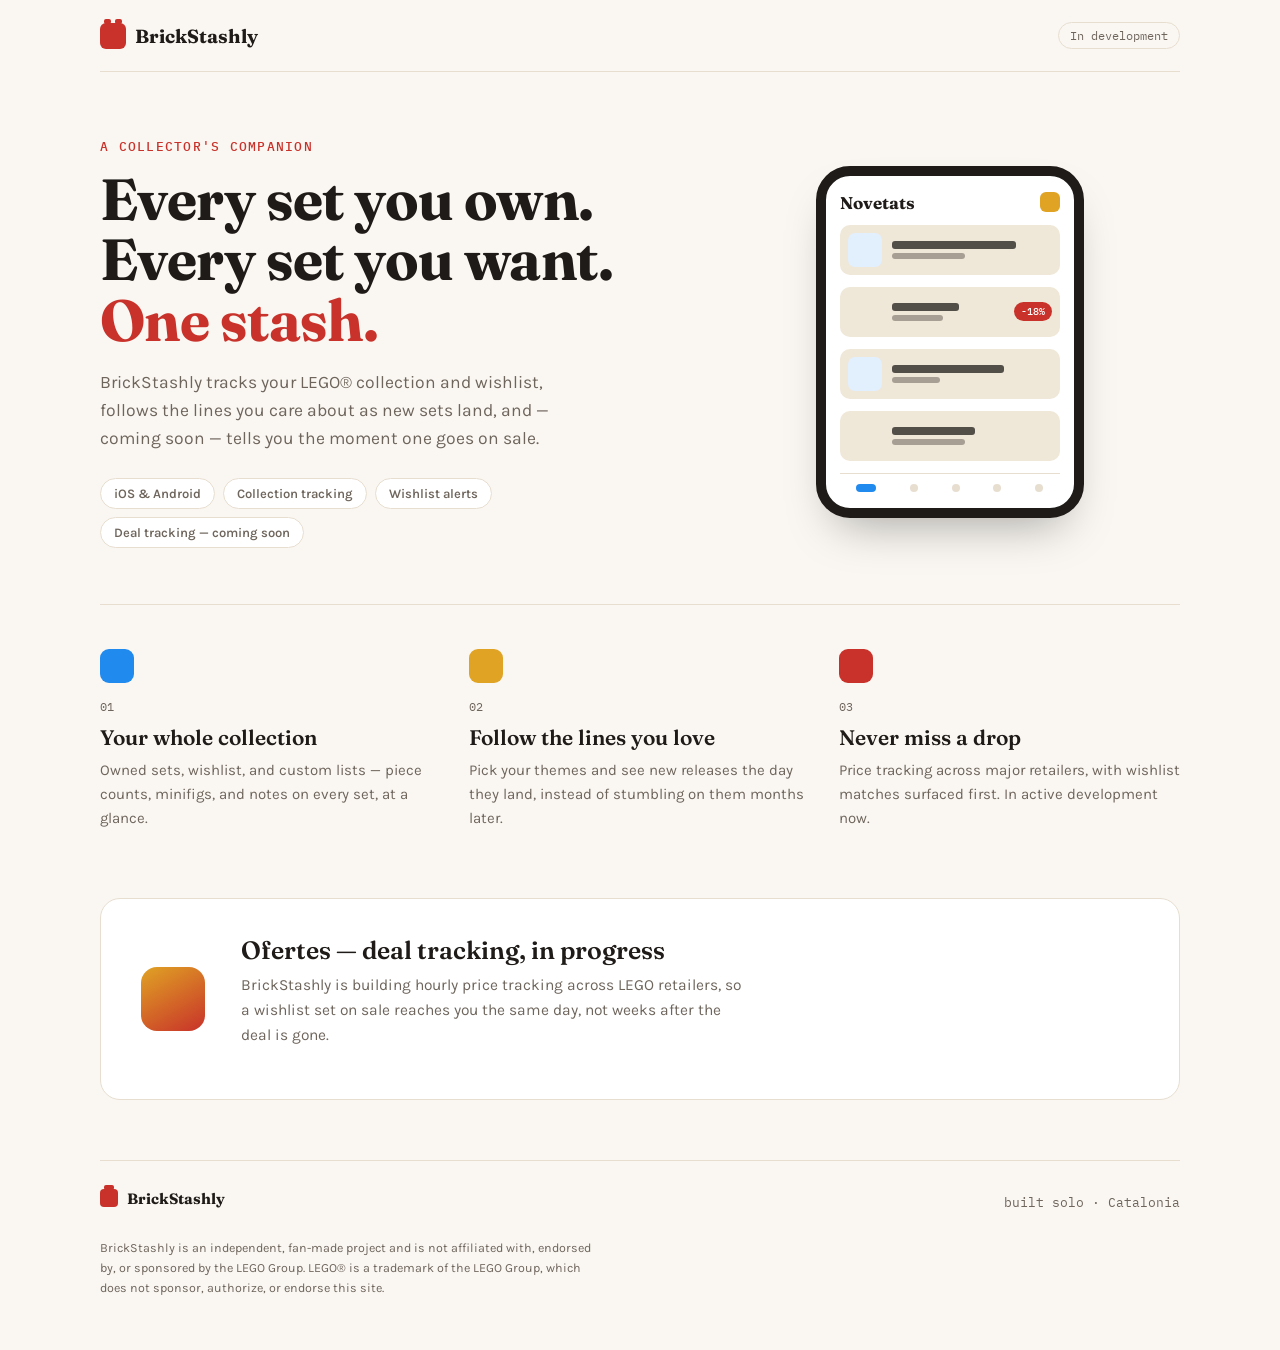
==== index.html @ 9667df34 "Add BrickStashly landing page" ====
<!doctype html>
<html lang="en">
<head>
<meta charset="utf-8">
<meta name="viewport" content="width=device-width, initial-scale=1">
<title>BrickStashly — Track your LEGO collection</title>
<meta name="description" content="BrickStashly tracks your LEGO collection and wishlist, follows the lines you love, and (coming soon) tells you the moment a set goes on sale.">
<style>
  @import url('https://fonts.googleapis.com/css2?family=Fraunces:opsz,wght@9..144,500;9..144,600;9..144,700;9..144,800&family=Karla:wght@400;500;600;700&family=IBM+Plex+Mono:wght@500&display=swap');

  :root {
    --bg: #FAF7F2;
    --bg-raised: #FFFFFF;
    --ink: #1E1B18;
    --ink-soft: #6E655C;
    --line: #E7DED0;
    --red: #C8322A;
    --red-deep: #A82720;
    --gold: #E0A324;
    --blue: #208AEF;
    --blue-soft: #E2EFFC;
    --stud: #EFE7D8;
  }

  @media (prefers-color-scheme: dark) {
    :root:not([data-theme="light"]) {
      --bg: #17140F;
      --bg-raised: #211D17;
      --ink: #F4EEE3;
      --ink-soft: #A79C8C;
      --line: #362F26;
      --red: #E2564C;
      --red-deep: #C8322A;
      --gold: #F0BD4E;
      --blue: #5FA8FF;
      --blue-soft: #1C2A3A;
      --stud: #2A241C;
    }
  }
  :root[data-theme="dark"] {
    --bg: #17140F; --bg-raised: #211D17; --ink: #F4EEE3; --ink-soft: #A79C8C;
    --line: #362F26; --red: #E2564C; --red-deep: #C8322A; --gold: #F0BD4E;
    --blue: #5FA8FF; --blue-soft: #1C2A3A; --stud: #2A241C;
  }

  * { box-sizing: border-box; }
  html { color-scheme: light dark; }
  body {
    background: var(--bg);
    color: var(--ink);
    font-family: 'Karla', system-ui, sans-serif;
    margin: 0;
    padding-inline: max(20px, calc((100% - 1080px) / 2));
  }
  img { max-width: 100%; }
  h1, h2, h3 { font-family: 'Fraunces', Georgia, serif; text-wrap: balance; margin: 0; }
  .eyebrow {
    font-family: 'IBM Plex Mono', ui-monospace, monospace;
    font-size: 12.5px;
    letter-spacing: 0.1em;
    text-transform: uppercase;
    color: var(--red);
    font-weight: 500;
  }

  /* ---------- Nav ---------- */
  nav {
    display: flex;
    align-items: center;
    justify-content: space-between;
    padding-block: 22px;
    border-bottom: 1px solid var(--line);
  }
  .brand { display: flex; align-items: center; gap: 9px; }
  .brand-mark {
    width: 26px; height: 26px; border-radius: 6px;
    background: var(--red);
    position: relative;
    flex: none;
  }
  .brand-mark::before, .brand-mark::after {
    content: ''; position: absolute; top: -4px; width: 7px; height: 5px;
    border-radius: 2px; background: var(--red);
  }
  .brand-mark::before { left: 4px; }
  .brand-mark::after { right: 4px; }
  .brand-name { font-family: 'Fraunces', serif; font-weight: 700; font-size: 19px; }
  nav .status {
    font-family: 'IBM Plex Mono', monospace;
    font-size: 12px;
    color: var(--ink-soft);
    border: 1px solid var(--line);
    padding: 5px 11px;
    border-radius: 999px;
  }

  /* ---------- Hero ---------- */
  .hero {
    display: grid;
    grid-template-columns: 1.1fr 0.9fr;
    gap: 56px;
    align-items: center;
    padding-block: 64px 56px;
  }
  .hero h1 {
    font-size: clamp(38px, 4.6vw, 58px);
    font-weight: 700;
    line-height: 1.04;
    letter-spacing: -0.01em;
    margin-top: 14px;
  }
  .hero h1 em {
    font-style: normal;
    color: var(--red);
  }
  .hero p {
    font-size: 17.5px;
    line-height: 1.6;
    color: var(--ink-soft);
    max-width: 46ch;
    margin-top: 18px;
  }
  .hero-tags { display: flex; gap: 8px; margin-top: 26px; flex-wrap: wrap; }
  .tag {
    font-size: 13px;
    font-weight: 600;
    padding: 7px 13px;
    border-radius: 999px;
    background: var(--bg-raised);
    border: 1px solid var(--line);
    color: var(--ink-soft);
  }

  /* ---------- Phone mockup ---------- */
  .phone-wrap { display: flex; justify-content: center; }
  .phone {
    width: 268px;
    background: var(--bg-raised);
    border: 10px solid var(--ink);
    border-radius: 34px;
    padding: 16px 14px;
    box-shadow: 0 24px 48px -20px rgba(0,0,0,0.35);
    display: flex;
    flex-direction: column;
    gap: 12px;
  }
  .phone-header { display: flex; align-items: center; justify-content: space-between; }
  .phone-header .ph-title { font-family: 'Fraunces', serif; font-weight: 700; font-size: 17px; }
  .ph-bell { width: 20px; height: 20px; border-radius: 6px; background: var(--gold); }
  .set-row {
    display: flex; align-items: center; gap: 10px;
    padding: 8px; border-radius: 10px; background: var(--stud);
  }
  .set-thumb { width: 34px; height: 34px; border-radius: 7px; flex: none; }
  .set-info { flex: 1; display: flex; flex-direction: column; gap: 4px; }
  .set-line1 { height: 8px; width: 78%; border-radius: 3px; background: var(--ink); opacity: 0.75; }
  .set-line2 { height: 6px; width: 46%; border-radius: 3px; background: var(--ink-soft); opacity: 0.55; }
  .deal-pill {
    font-family: 'IBM Plex Mono', monospace;
    font-size: 10px; font-weight: 500;
    padding: 3px 7px; border-radius: 999px;
    background: var(--red); color: #fff; flex: none;
  }
  .phone-tabbar {
    display: flex; justify-content: space-around;
    padding-top: 10px; border-top: 1px solid var(--line);
  }
  .tb-dot { width: 8px; height: 8px; border-radius: 50%; background: var(--line); }
  .tb-dot.active { background: var(--blue); width: 20px; border-radius: 4px; }

  /* ---------- Features ---------- */
  .features {
    display: grid;
    grid-template-columns: repeat(3, 1fr);
    gap: 28px;
    padding-block: 44px 60px;
    border-top: 1px solid var(--line);
  }
  .feature-num {
    font-family: 'IBM Plex Mono', monospace;
    font-size: 12px;
    color: var(--ink-soft);
    margin-bottom: 10px;
  }
  .features h3 { font-size: 21px; font-weight: 600; margin-bottom: 8px; }
  .features p { font-size: 15px; line-height: 1.6; color: var(--ink-soft); margin: 0; }
  .swatch { width: 34px; height: 34px; border-radius: 9px; margin-bottom: 16px; }
  .swatch.red { background: var(--red); }
  .swatch.blue { background: var(--blue); }
  .swatch.gold { background: var(--gold); }

  /* ---------- Deals callout ---------- */
  .callout {
    background: var(--bg-raised);
    border: 1px solid var(--line);
    border-radius: 20px;
    padding: 36px 40px;
    display: flex;
    align-items: center;
    gap: 36px;
    margin-block: 8px 60px;
  }
  .callout-icon {
    width: 64px; height: 64px; border-radius: 16px; flex: none;
    background: linear-gradient(150deg, var(--gold), var(--red));
  }
  .callout h2 { font-size: 25px; font-weight: 600; }
  .callout p { font-size: 15.5px; line-height: 1.6; color: var(--ink-soft); margin-top: 8px; max-width: 56ch; }

  /* ---------- Footer ---------- */
  footer {
    border-top: 1px solid var(--line);
    padding-block: 28px 40px;
    display: flex;
    flex-direction: column;
    gap: 14px;
  }
  .footer-top { display: flex; justify-content: space-between; align-items: baseline; flex-wrap: wrap; gap: 10px; }
  footer .brand-name { font-size: 15px; }
  footer .made-in { font-size: 13px; color: var(--ink-soft); font-family: 'IBM Plex Mono', monospace; }
  .disclaimer {
    font-size: 12.5px;
    line-height: 1.6;
    color: var(--ink-soft);
    max-width: 72ch;
  }

  @media (max-width: 760px) {
    .hero { grid-template-columns: 1fr; gap: 40px; padding-block: 40px 20px; }
    .phone-wrap { order: -1; }
    .phone { width: 220px; }
    .features { grid-template-columns: 1fr; gap: 36px; padding-block: 36px 40px; }
    .callout { flex-direction: column; align-items: flex-start; padding: 28px 24px; gap: 18px; }
    nav { flex-wrap: wrap; gap: 10px; }
  }
</style>
</head>
<body>

<nav>
  <div class="brand">
    <div class="brand-mark"></div>
    <span class="brand-name">BrickStashly</span>
  </div>
  <span class="status">In development</span>
</nav>

<section class="hero">
  <div>
    <span class="eyebrow">A collector's companion</span>
    <h1>Every set you own.<br>Every set you want.<br><em>One stash.</em></h1>
    <p>BrickStashly tracks your LEGO&reg; collection and wishlist, follows the lines you care about as new sets land, and — coming soon — tells you the moment one goes on sale.</p>
    <div class="hero-tags">
      <span class="tag">iOS &amp; Android</span>
      <span class="tag">Collection tracking</span>
      <span class="tag">Wishlist alerts</span>
      <span class="tag">Deal tracking — coming soon</span>
    </div>
  </div>
  <div class="phone-wrap">
    <div class="phone">
      <div class="phone-header">
        <span class="ph-title">Novetats</span>
        <div class="ph-bell"></div>
      </div>
      <div class="set-row">
        <div class="set-thumb" style="background:var(--blue-soft)"></div>
        <div class="set-info"><div class="set-line1"></div><div class="set-line2"></div></div>
      </div>
      <div class="set-row">
        <div class="set-thumb" style="background:var(--stud)"></div>
        <div class="set-info"><div class="set-line1" style="width:60%"></div><div class="set-line2"></div></div>
        <div class="deal-pill">-18%</div>
      </div>
      <div class="set-row">
        <div class="set-thumb" style="background:var(--blue-soft)"></div>
        <div class="set-info"><div class="set-line1" style="width:70%"></div><div class="set-line2" style="width:30%"></div></div>
      </div>
      <div class="set-row">
        <div class="set-thumb" style="background:var(--stud)"></div>
        <div class="set-info"><div class="set-line1" style="width:52%"></div><div class="set-line2"></div></div>
      </div>
      <div class="phone-tabbar">
        <div class="tb-dot active"></div>
        <div class="tb-dot"></div>
        <div class="tb-dot"></div>
        <div class="tb-dot"></div>
        <div class="tb-dot"></div>
      </div>
    </div>
  </div>
</section>

<section class="features">
  <div>
    <div class="swatch blue"></div>
    <div class="feature-num">01</div>
    <h3>Your whole collection</h3>
    <p>Owned sets, wishlist, and custom lists — piece counts, minifigs, and notes on every set, at a glance.</p>
  </div>
  <div>
    <div class="swatch gold"></div>
    <div class="feature-num">02</div>
    <h3>Follow the lines you love</h3>
    <p>Pick your themes and see new releases the day they land, instead of stumbling on them months later.</p>
  </div>
  <div>
    <div class="swatch red"></div>
    <div class="feature-num">03</div>
    <h3>Never miss a drop</h3>
    <p>Price tracking across major retailers, with wishlist matches surfaced first. In active development now.</p>
  </div>
</section>

<div class="callout">
  <div class="callout-icon"></div>
  <div>
    <h2>Ofertes — deal tracking, in progress</h2>
    <p>BrickStashly is building hourly price tracking across LEGO retailers, so a wishlist set on sale reaches you the same day, not weeks after the deal is gone.</p>
  </div>
</div>

<footer>
  <div class="footer-top">
    <div class="brand"><div class="brand-mark" style="width:18px;height:18px;border-radius:4px;"></div><span class="brand-name">BrickStashly</span></div>
    <span class="made-in">built solo &middot; Catalonia</span>
  </div>
  <p class="disclaimer">BrickStashly is an independent, fan-made project and is not affiliated with, endorsed by, or sponsored by the LEGO Group. LEGO&reg; is a trademark of the LEGO Group, which does not sponsor, authorize, or endorse this site.</p>
</footer>

</body>
</html>
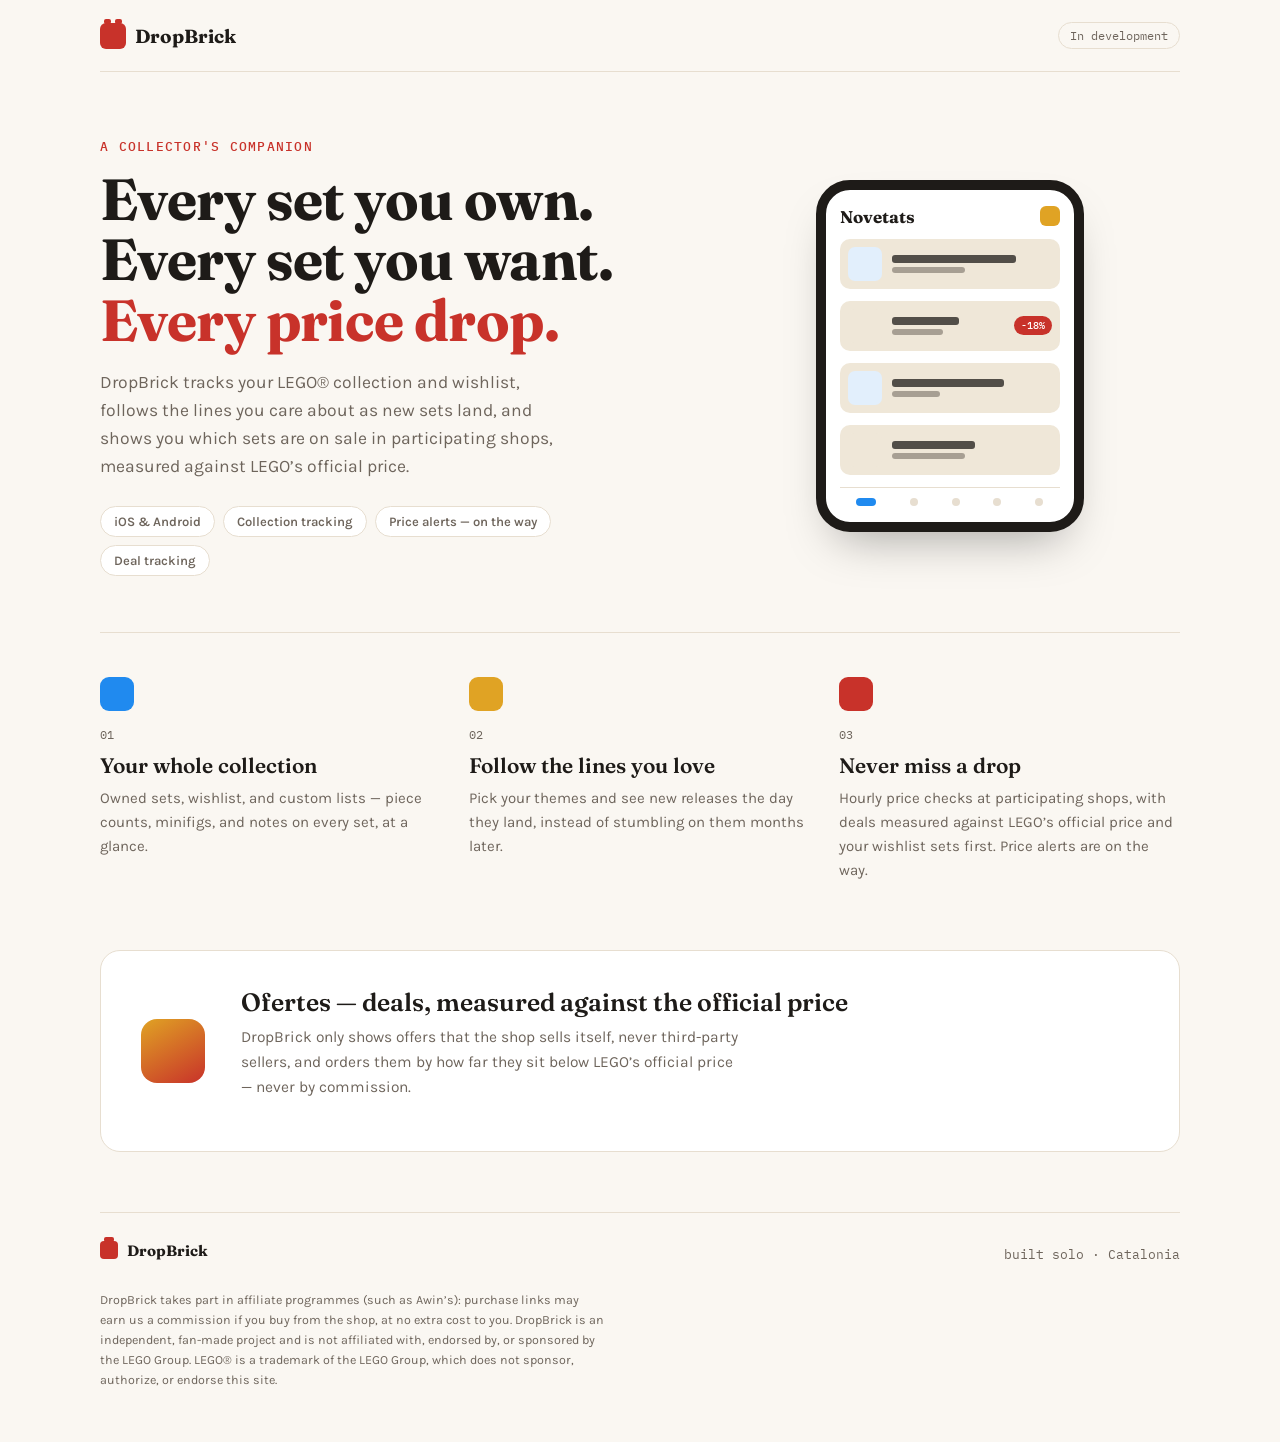
==== commit fd1f2658: "Rename the landing page to DropBrick and drop the stale claims New name and tagline, deals described" ====
--- a/index.html
+++ b/index.html
@@ -3,8 +3,8 @@
 <head>
 <meta charset="utf-8">
 <meta name="viewport" content="width=device-width, initial-scale=1">
-<title>BrickStashly — Track your LEGO collection</title>
-<meta name="description" content="BrickStashly tracks your LEGO collection and wishlist, follows the lines you love, and (coming soon) tells you the moment a set goes on sale.">
+<title>DropBrick — Your LEGO collection, and every price drop</title>
+<meta name="description" content="DropBrick tracks your LEGO collection and wishlist, follows the lines you love, and shows you which sets are on sale in participating shops.">
 <style>
   @import url('https://fonts.googleapis.com/css2?family=Fraunces:opsz,wght@9..144,500;9..144,600;9..144,700;9..144,800&family=Karla:wght@400;500;600;700&family=IBM+Plex+Mono:wght@500&display=swap');
 
@@ -240,7 +240,7 @@
 <nav>
   <div class="brand">
     <div class="brand-mark"></div>
-    <span class="brand-name">BrickStashly</span>
+    <span class="brand-name">DropBrick</span>
   </div>
   <span class="status">In development</span>
 </nav>
@@ -248,13 +248,13 @@
 <section class="hero">
   <div>
     <span class="eyebrow">A collector's companion</span>
-    <h1>Every set you own.<br>Every set you want.<br><em>One stash.</em></h1>
-    <p>BrickStashly tracks your LEGO&reg; collection and wishlist, follows the lines you care about as new sets land, and — coming soon — tells you the moment one goes on sale.</p>
+    <h1>Every set you own.<br>Every set you want.<br><em>Every price drop.</em></h1>
+    <p>DropBrick tracks your LEGO&reg; collection and wishlist, follows the lines you care about as new sets land, and shows you which sets are on sale in participating shops, measured against LEGO&rsquo;s official price.</p>
     <div class="hero-tags">
       <span class="tag">iOS &amp; Android</span>
       <span class="tag">Collection tracking</span>
-      <span class="tag">Wishlist alerts</span>
-      <span class="tag">Deal tracking — coming soon</span>
+      <span class="tag">Price alerts — on the way</span>
+      <span class="tag">Deal tracking</span>
     </div>
   </div>
   <div class="phone-wrap">
@@ -308,24 +308,24 @@
     <div class="swatch red"></div>
     <div class="feature-num">03</div>
     <h3>Never miss a drop</h3>
-    <p>Price tracking across major retailers, with wishlist matches surfaced first. In active development now.</p>
+    <p>Hourly price checks at participating shops, with deals measured against LEGO&rsquo;s official price and your wishlist sets first. Price alerts are on the way.</p>
   </div>
 </section>
 
 <div class="callout">
   <div class="callout-icon"></div>
   <div>
-    <h2>Ofertes — deal tracking, in progress</h2>
-    <p>BrickStashly is building hourly price tracking across LEGO retailers, so a wishlist set on sale reaches you the same day, not weeks after the deal is gone.</p>
+    <h2>Ofertes — deals, measured against the official price</h2>
+    <p>DropBrick only shows offers that the shop sells itself, never third-party sellers, and orders them by how far they sit below LEGO&rsquo;s official price &mdash; never by commission.</p>
   </div>
 </div>
 
 <footer>
   <div class="footer-top">
-    <div class="brand"><div class="brand-mark" style="width:18px;height:18px;border-radius:4px;"></div><span class="brand-name">BrickStashly</span></div>
+    <div class="brand"><div class="brand-mark" style="width:18px;height:18px;border-radius:4px;"></div><span class="brand-name">DropBrick</span></div>
     <span class="made-in">built solo &middot; Catalonia</span>
   </div>
-  <p class="disclaimer">BrickStashly is an independent, fan-made project and is not affiliated with, endorsed by, or sponsored by the LEGO Group. LEGO&reg; is a trademark of the LEGO Group, which does not sponsor, authorize, or endorse this site.</p>
+  <p class="disclaimer">DropBrick takes part in affiliate programmes (such as Awin&rsquo;s): purchase links may earn us a commission if you buy from the shop, at no extra cost to you. DropBrick is an independent, fan-made project and is not affiliated with, endorsed by, or sponsored by the LEGO Group. LEGO&reg; is a trademark of the LEGO Group, which does not sponsor, authorize, or endorse this site.</p>
 </footer>
 
 </body>
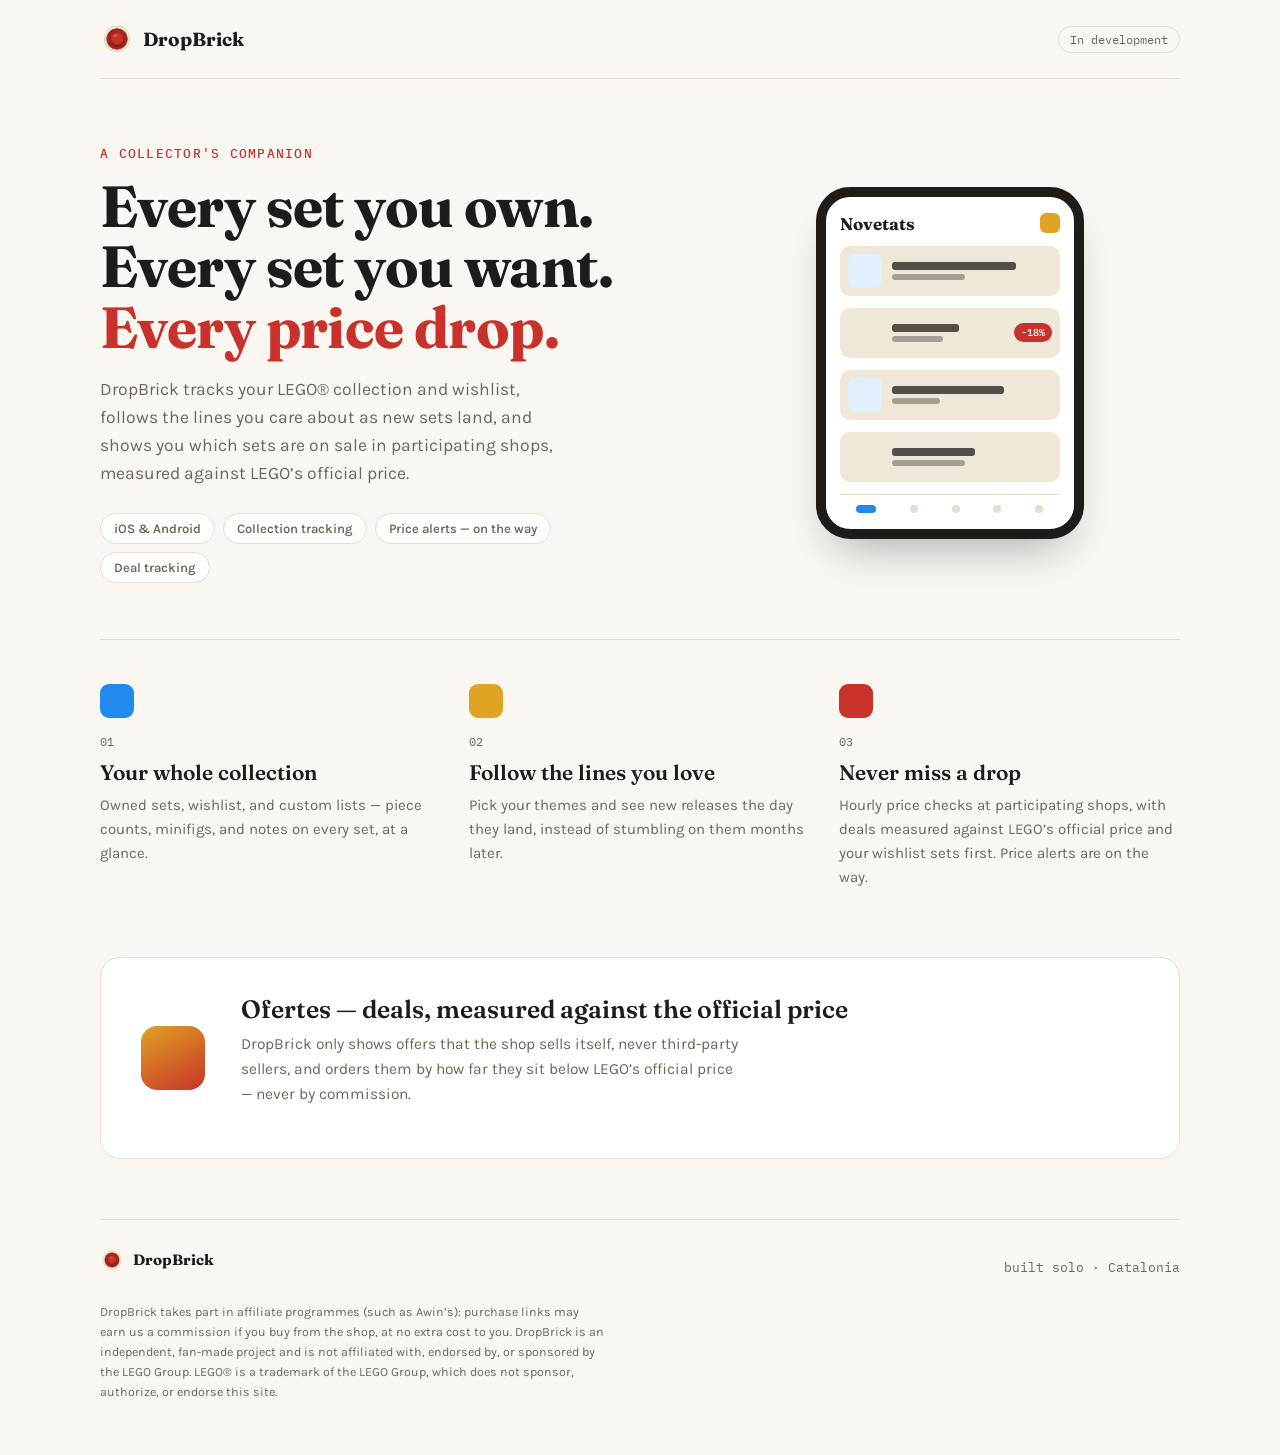
==== commit 3a0c60d0: "Add the email confirmation landing page and use the real logo confirmed.html is where the link in th" ====
--- a/index.html
+++ b/index.html
@@ -4,6 +4,7 @@
 <meta charset="utf-8">
 <meta name="viewport" content="width=device-width, initial-scale=1">
 <title>DropBrick — Your LEGO collection, and every price drop</title>
+<link rel="icon" type="image/png" href="/logo.png">
 <meta name="description" content="DropBrick tracks your LEGO collection and wishlist, follows the lines you love, and shows you which sets are on sale in participating shops.">
 <style>
   @import url('https://fonts.googleapis.com/css2?family=Fraunces:opsz,wght@9..144,500;9..144,600;9..144,700;9..144,800&family=Karla:wght@400;500;600;700&family=IBM+Plex+Mono:wght@500&display=swap');
@@ -72,18 +73,7 @@
     border-bottom: 1px solid var(--line);
   }
   .brand { display: flex; align-items: center; gap: 9px; }
-  .brand-mark {
-    width: 26px; height: 26px; border-radius: 6px;
-    background: var(--red);
-    position: relative;
-    flex: none;
-  }
-  .brand-mark::before, .brand-mark::after {
-    content: ''; position: absolute; top: -4px; width: 7px; height: 5px;
-    border-radius: 2px; background: var(--red);
-  }
-  .brand-mark::before { left: 4px; }
-  .brand-mark::after { right: 4px; }
+  .brand-logo { width: 34px; height: 34px; flex: none; }
   .brand-name { font-family: 'Fraunces', serif; font-weight: 700; font-size: 19px; }
   nav .status {
     font-family: 'IBM Plex Mono', monospace;
@@ -239,7 +229,7 @@
 
 <nav>
   <div class="brand">
-    <div class="brand-mark"></div>
+    <img class="brand-logo" src="/logo.png" alt="" width="34" height="34">
     <span class="brand-name">DropBrick</span>
   </div>
   <span class="status">In development</span>
@@ -322,7 +312,7 @@
 
 <footer>
   <div class="footer-top">
-    <div class="brand"><div class="brand-mark" style="width:18px;height:18px;border-radius:4px;"></div><span class="brand-name">DropBrick</span></div>
+    <div class="brand"><img class="brand-logo" src="/logo.png" alt="" width="24" height="24" style="width:24px;height:24px;"><span class="brand-name">DropBrick</span></div>
     <span class="made-in">built solo &middot; Catalonia</span>
   </div>
   <p class="disclaimer">DropBrick takes part in affiliate programmes (such as Awin&rsquo;s): purchase links may earn us a commission if you buy from the shop, at no extra cost to you. DropBrick is an independent, fan-made project and is not affiliated with, endorsed by, or sponsored by the LEGO Group. LEGO&reg; is a trademark of the LEGO Group, which does not sponsor, authorize, or endorse this site.</p>
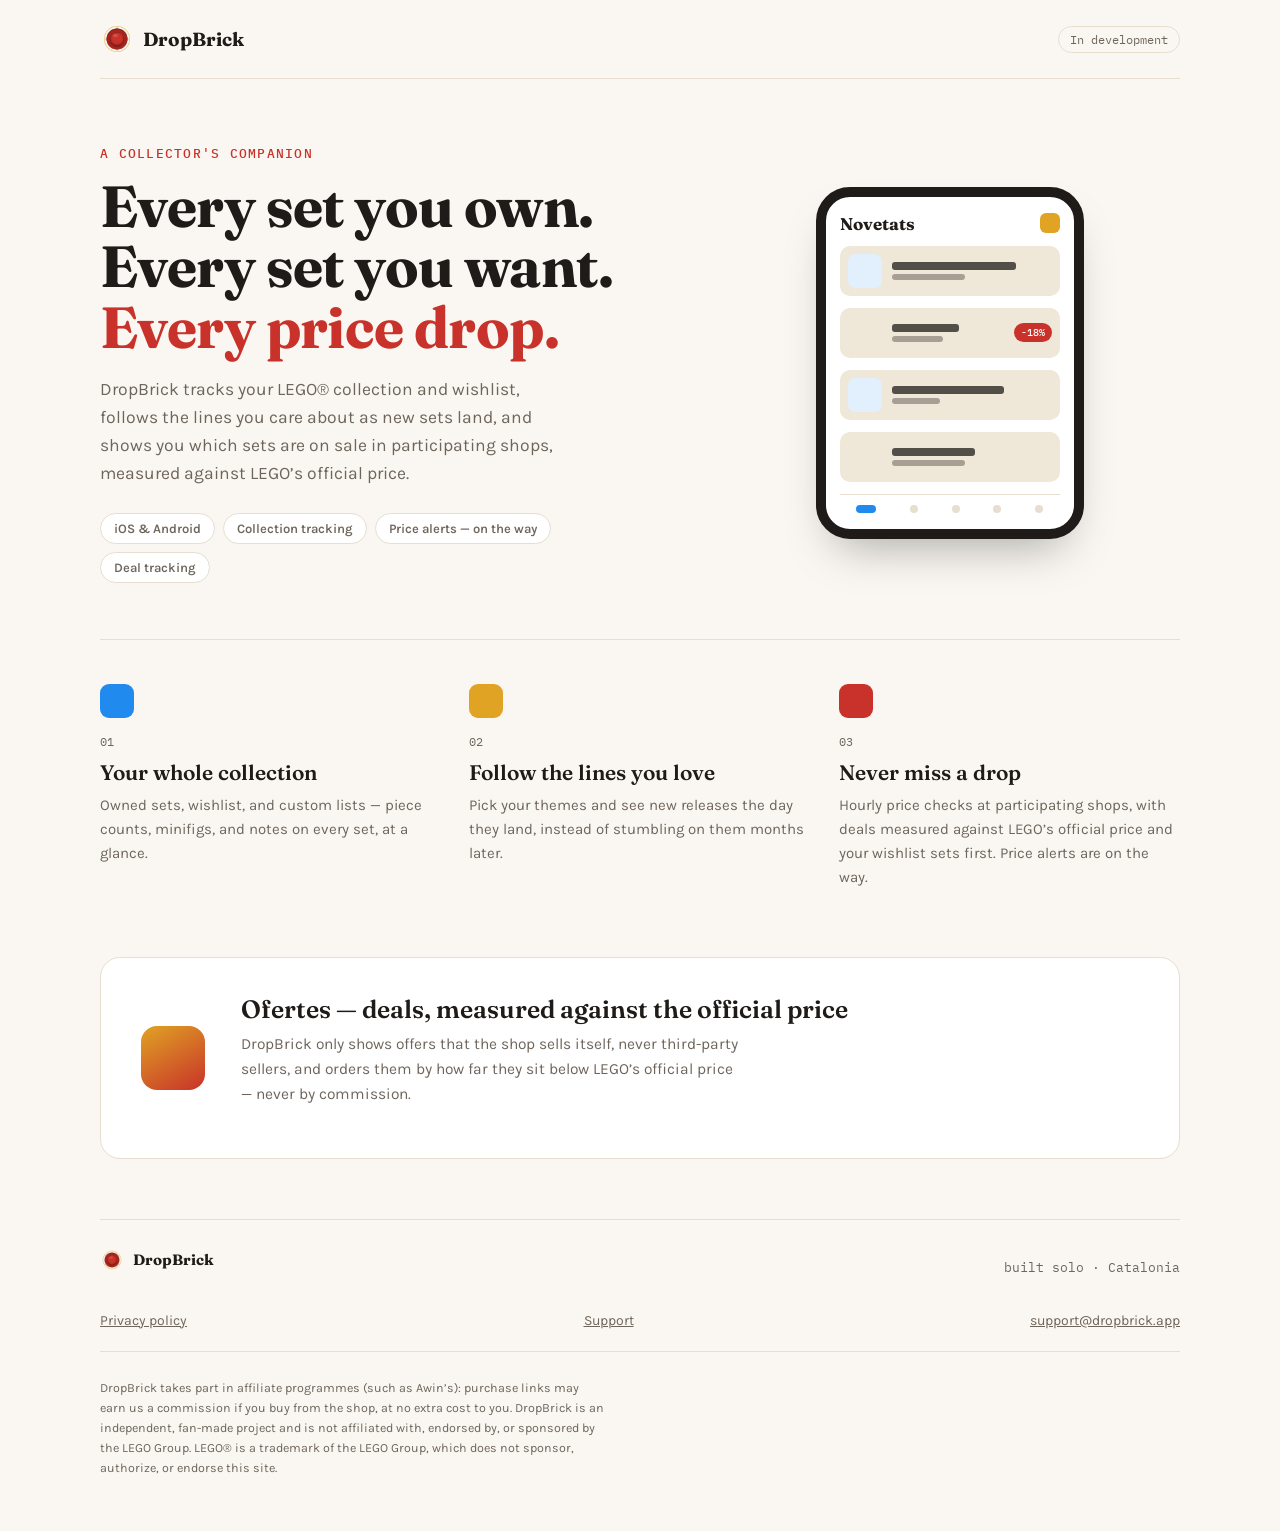
==== commit 0989bafa: "Add the privacy policy and support pages, and keep the site out of search engines privacy.html and s" ====
--- a/index.html
+++ b/index.html
@@ -3,6 +3,9 @@
 <head>
 <meta charset="utf-8">
 <meta name="viewport" content="width=device-width, initial-scale=1">
+<!-- Kept out of search engines while the app is in development. REMOVE this
+     line (on every page) when the app is ready for the stores. -->
+<meta name="robots" content="noindex">
 <title>DropBrick — Your LEGO collection, and every price drop</title>
 <link rel="icon" type="image/png" href="/logo.png">
 <meta name="description" content="DropBrick tracks your LEGO collection and wishlist, follows the lines you love, and shows you which sets are on sale in participating shops.">
@@ -208,6 +211,9 @@
   .footer-top { display: flex; justify-content: space-between; align-items: baseline; flex-wrap: wrap; gap: 10px; }
   footer .brand-name { font-size: 15px; }
   footer .made-in { font-size: 13px; color: var(--ink-soft); font-family: 'IBM Plex Mono', monospace; }
+  .footer-links { display: flex; gap: 18px; flex-wrap: wrap; font-size: 14px; }
+  .footer-links a { color: var(--ink-soft); }
+  .footer-links a:hover { color: var(--red); }
   .disclaimer {
     font-size: 12.5px;
     line-height: 1.6;
@@ -315,6 +321,11 @@
     <div class="brand"><img class="brand-logo" src="/logo.png" alt="" width="24" height="24" style="width:24px;height:24px;"><span class="brand-name">DropBrick</span></div>
     <span class="made-in">built solo &middot; Catalonia</span>
   </div>
+  <nav class="footer-links" aria-label="Footer">
+    <a href="/privacy">Privacy policy</a>
+    <a href="/support">Support</a>
+    <a href="mailto:support@dropbrick.app">support@dropbrick.app</a>
+  </nav>
   <p class="disclaimer">DropBrick takes part in affiliate programmes (such as Awin&rsquo;s): purchase links may earn us a commission if you buy from the shop, at no extra cost to you. DropBrick is an independent, fan-made project and is not affiliated with, endorsed by, or sponsored by the LEGO Group. LEGO&reg; is a trademark of the LEGO Group, which does not sponsor, authorize, or endorse this site.</p>
 </footer>
 
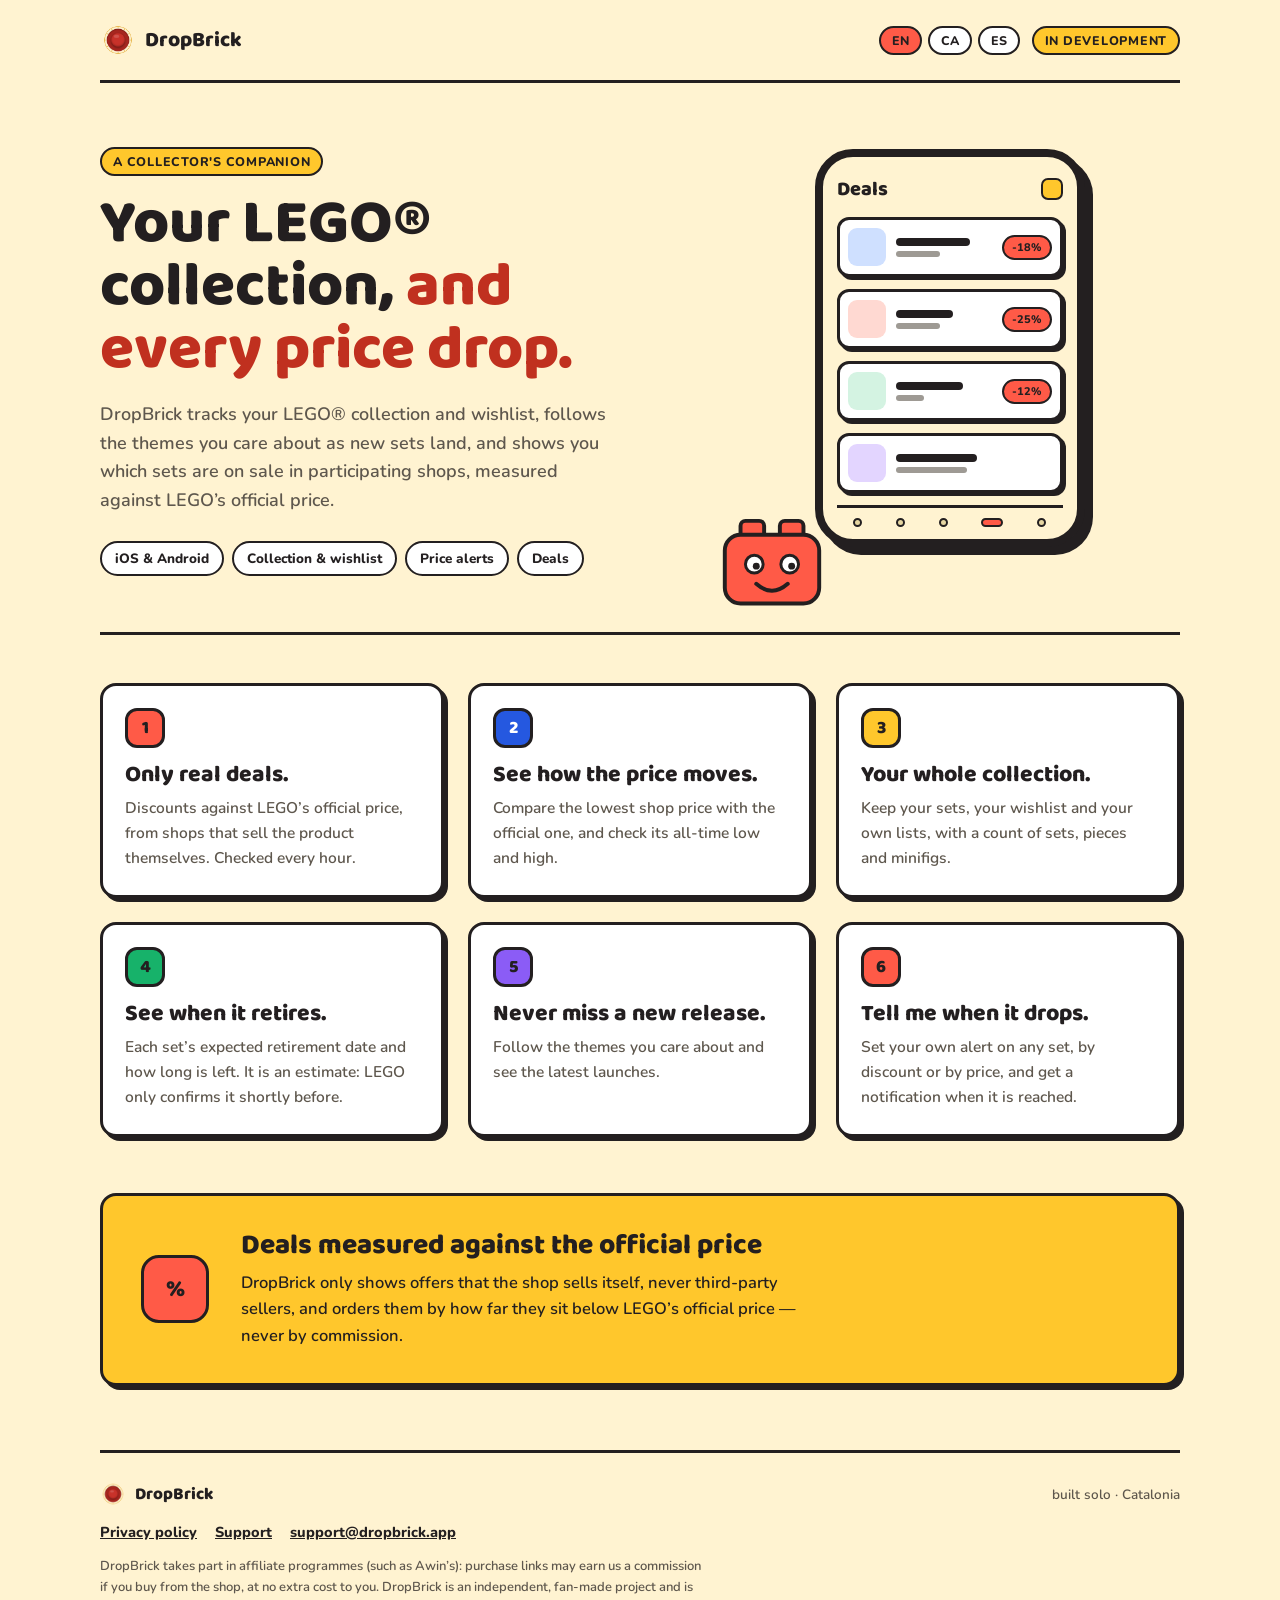
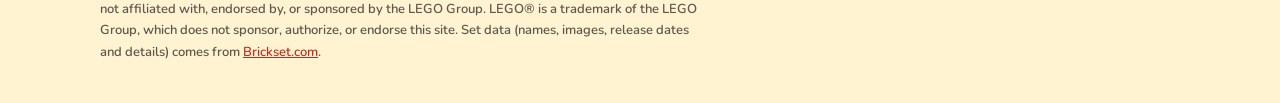
==== commit 861616c1: "Redesign the site with the app's identity: trilingual home, shared stylesheet, Brickset credit Co-Au" ====
--- a/index.html
+++ b/index.html
@@ -9,83 +9,21 @@
 <title>DropBrick — Your LEGO collection, and every price drop</title>
 <link rel="icon" type="image/png" href="/logo.png">
 <meta name="description" content="DropBrick tracks your LEGO collection and wishlist, follows the lines you love, and shows you which sets are on sale in participating shops.">
+<link rel="stylesheet" href="/site.css">
 <style>
-  @import url('https://fonts.googleapis.com/css2?family=Fraunces:opsz,wght@9..144,500;9..144,600;9..144,700;9..144,800&family=Karla:wght@400;500;600;700&family=IBM+Plex+Mono:wght@500&display=swap');
-
-  :root {
-    --bg: #FAF7F2;
-    --bg-raised: #FFFFFF;
-    --ink: #1E1B18;
-    --ink-soft: #6E655C;
-    --line: #E7DED0;
-    --red: #C8322A;
-    --red-deep: #A82720;
-    --gold: #E0A324;
-    --blue: #208AEF;
-    --blue-soft: #E2EFFC;
-    --stud: #EFE7D8;
-  }
-
-  @media (prefers-color-scheme: dark) {
-    :root:not([data-theme="light"]) {
-      --bg: #17140F;
-      --bg-raised: #211D17;
-      --ink: #F4EEE3;
-      --ink-soft: #A79C8C;
-      --line: #362F26;
-      --red: #E2564C;
-      --red-deep: #C8322A;
-      --gold: #F0BD4E;
-      --blue: #5FA8FF;
-      --blue-soft: #1C2A3A;
-      --stud: #2A241C;
-    }
-  }
-  :root[data-theme="dark"] {
-    --bg: #17140F; --bg-raised: #211D17; --ink: #F4EEE3; --ink-soft: #A79C8C;
-    --line: #362F26; --red: #E2564C; --red-deep: #C8322A; --gold: #F0BD4E;
-    --blue: #5FA8FF; --blue-soft: #1C2A3A; --stud: #2A241C;
-  }
-
-  * { box-sizing: border-box; }
-  html { color-scheme: light dark; }
-  body {
-    background: var(--bg);
-    color: var(--ink);
-    font-family: 'Karla', system-ui, sans-serif;
-    margin: 0;
-    padding-inline: max(20px, calc((100% - 1080px) / 2));
-  }
-  img { max-width: 100%; }
-  h1, h2, h3 { font-family: 'Fraunces', Georgia, serif; text-wrap: balance; margin: 0; }
-  .eyebrow {
-    font-family: 'IBM Plex Mono', ui-monospace, monospace;
-    font-size: 12.5px;
-    letter-spacing: 0.1em;
-    text-transform: uppercase;
-    color: var(--red);
-    font-weight: 500;
-  }
-
-  /* ---------- Nav ---------- */
-  nav {
+  body { padding-inline: max(20px, calc((100% - 1080px) / 2)); }
+
+  /* ---------- Top ---------- */
+  .top {
     display: flex;
     align-items: center;
     justify-content: space-between;
+    flex-wrap: wrap;
+    gap: 12px;
     padding-block: 22px;
-    border-bottom: 1px solid var(--line);
-  }
-  .brand { display: flex; align-items: center; gap: 9px; }
-  .brand-logo { width: 34px; height: 34px; flex: none; }
-  .brand-name { font-family: 'Fraunces', serif; font-weight: 700; font-size: 19px; }
-  nav .status {
-    font-family: 'IBM Plex Mono', monospace;
-    font-size: 12px;
-    color: var(--ink-soft);
-    border: 1px solid var(--line);
-    padding: 5px 11px;
-    border-radius: 999px;
-  }
+    border-bottom: 3px solid var(--ink);
+  }
+  .top-right { display: flex; align-items: center; gap: 12px; flex-wrap: wrap; }
 
   /* ---------- Hero ---------- */
   .hero {
@@ -96,238 +34,337 @@
     padding-block: 64px 56px;
   }
   .hero h1 {
-    font-size: clamp(38px, 4.6vw, 58px);
-    font-weight: 700;
-    line-height: 1.04;
-    letter-spacing: -0.01em;
-    margin-top: 14px;
-  }
-  .hero h1 em {
-    font-style: normal;
-    color: var(--red);
-  }
+    font-size: clamp(40px, 5vw, 62px);
+    line-height: 1.02;
+    margin-top: 16px;
+  }
+  .hero h1 em { font-style: normal; color: var(--coral-text); }
   .hero p {
-    font-size: 17.5px;
+    font-size: 18px;
     line-height: 1.6;
     color: var(--ink-soft);
     max-width: 46ch;
-    margin-top: 18px;
+    margin: 18px 0 0;
   }
   .hero-tags { display: flex; gap: 8px; margin-top: 26px; flex-wrap: wrap; }
   .tag {
-    font-size: 13px;
-    font-weight: 600;
-    padding: 7px 13px;
+    font-size: 13.5px;
+    font-weight: 800;
+    padding: 6px 13px;
     border-radius: 999px;
-    background: var(--bg-raised);
-    border: 1px solid var(--line);
-    color: var(--ink-soft);
-  }
-
-  /* ---------- Phone mockup ---------- */
-  .phone-wrap { display: flex; justify-content: center; }
+    background: var(--surface);
+    border: 2px solid var(--ink);
+  }
+
+  /* ---------- Phone ---------- */
+  .phone-wrap { position: relative; display: flex; justify-content: center; padding-bottom: 26px; }
   .phone {
-    width: 268px;
-    background: var(--bg-raised);
-    border: 10px solid var(--ink);
-    border-radius: 34px;
-    padding: 16px 14px;
-    box-shadow: 0 24px 48px -20px rgba(0,0,0,0.35);
+    width: 270px;
+    background: var(--bg);
+    border: 8px solid var(--ink);
+    border-radius: 38px;
+    padding: 16px 14px 12px;
+    box-shadow: 8px 8px 0 var(--shadow);
     display: flex;
     flex-direction: column;
     gap: 12px;
   }
   .phone-header { display: flex; align-items: center; justify-content: space-between; }
-  .phone-header .ph-title { font-family: 'Fraunces', serif; font-weight: 700; font-size: 17px; }
-  .ph-bell { width: 20px; height: 20px; border-radius: 6px; background: var(--gold); }
+  .ph-title { font-family: 'Baloo 2', sans-serif; font-weight: 800; font-size: 20px; }
+  .ph-bell { width: 22px; height: 22px; border-radius: 7px; background: var(--gold); border: 2px solid var(--ink); }
   .set-row {
     display: flex; align-items: center; gap: 10px;
-    padding: 8px; border-radius: 10px; background: var(--stud);
-  }
-  .set-thumb { width: 34px; height: 34px; border-radius: 7px; flex: none; }
-  .set-info { flex: 1; display: flex; flex-direction: column; gap: 4px; }
-  .set-line1 { height: 8px; width: 78%; border-radius: 3px; background: var(--ink); opacity: 0.75; }
-  .set-line2 { height: 6px; width: 46%; border-radius: 3px; background: var(--ink-soft); opacity: 0.55; }
+    padding: 8px; border-radius: 12px;
+    background: var(--surface);
+    border: 3px solid var(--ink);
+    box-shadow: 3px 3px 0 var(--shadow);
+  }
+  .set-thumb { width: 38px; height: 38px; border-radius: 9px; flex: none; }
+  .set-info { flex: 1; display: flex; flex-direction: column; gap: 5px; }
+  .set-line1 { height: 8px; width: 78%; border-radius: 4px; background: var(--ink); }
+  .set-line2 { height: 6px; width: 46%; border-radius: 3px; background: var(--ink-soft); opacity: 0.6; }
   .deal-pill {
-    font-family: 'IBM Plex Mono', monospace;
-    font-size: 10px; font-weight: 500;
-    padding: 3px 7px; border-radius: 999px;
-    background: var(--red); color: #fff; flex: none;
+    font-weight: 800; font-size: 11px;
+    padding: 3px 8px; border-radius: 999px;
+    background: var(--coral); color: var(--on-fill);
+    border: 2px solid var(--ink); flex: none;
   }
   .phone-tabbar {
-    display: flex; justify-content: space-around;
-    padding-top: 10px; border-top: 1px solid var(--line);
-  }
-  .tb-dot { width: 8px; height: 8px; border-radius: 50%; background: var(--line); }
-  .tb-dot.active { background: var(--blue); width: 20px; border-radius: 4px; }
+    display: flex; justify-content: space-around; align-items: center;
+    padding-top: 10px; border-top: 3px solid var(--ink);
+  }
+  .tb-dot { width: 9px; height: 9px; border-radius: 50%; background: var(--line); border: 2px solid var(--ink); }
+  .tb-dot.active { background: var(--coral); width: 22px; border-radius: 5px; }
+  .mascot { position: absolute; left: -6px; bottom: -40px; width: 118px; height: auto; }
 
   /* ---------- Features ---------- */
   .features {
     display: grid;
     grid-template-columns: repeat(3, 1fr);
-    gap: 28px;
-    padding-block: 44px 60px;
-    border-top: 1px solid var(--line);
-  }
+    gap: 24px;
+    padding-block: 48px 40px;
+    border-top: 3px solid var(--ink);
+  }
+  .feature { padding: 22px 22px 24px; }
   .feature-num {
-    font-family: 'IBM Plex Mono', monospace;
-    font-size: 12px;
-    color: var(--ink-soft);
-    margin-bottom: 10px;
-  }
-  .features h3 { font-size: 21px; font-weight: 600; margin-bottom: 8px; }
-  .features p { font-size: 15px; line-height: 1.6; color: var(--ink-soft); margin: 0; }
-  .swatch { width: 34px; height: 34px; border-radius: 9px; margin-bottom: 16px; }
-  .swatch.red { background: var(--red); }
-  .swatch.blue { background: var(--blue); }
-  .swatch.gold { background: var(--gold); }
+    width: 40px; height: 40px; border-radius: 12px;
+    border: 3px solid var(--ink);
+    display: flex; align-items: center; justify-content: center;
+    font-family: 'Baloo 2', sans-serif; font-weight: 800; font-size: 18px;
+    color: var(--on-fill);
+    margin-bottom: 14px;
+  }
+  .feature-num.coral { background: var(--coral); }
+  .feature-num.blue { background: var(--blue); color: var(--on-blue); }
+  .feature-num.gold { background: var(--gold); }
+  .feature-num.mint { background: var(--mint); }
+  .feature-num.lila { background: var(--lila); }
+  .features h3 { font-size: 23px; line-height: 1.15; margin-bottom: 8px; }
+  .features p { font-size: 15.5px; line-height: 1.6; color: var(--ink-soft); margin: 0; }
 
   /* ---------- Deals callout ---------- */
   .callout {
-    background: var(--bg-raised);
-    border: 1px solid var(--line);
-    border-radius: 20px;
-    padding: 36px 40px;
+    background: var(--gold);
+    color: var(--on-fill);
+    padding: 34px 38px;
     display: flex;
     align-items: center;
-    gap: 36px;
-    margin-block: 8px 60px;
+    gap: 32px;
+    margin-block: 16px 64px;
   }
   .callout-icon {
-    width: 64px; height: 64px; border-radius: 16px; flex: none;
-    background: linear-gradient(150deg, var(--gold), var(--red));
-  }
-  .callout h2 { font-size: 25px; font-weight: 600; }
-  .callout p { font-size: 15.5px; line-height: 1.6; color: var(--ink-soft); margin-top: 8px; max-width: 56ch; }
+    width: 68px; height: 68px; border-radius: 18px; flex: none;
+    background: var(--coral);
+    border: 3px solid var(--ink);
+    display: flex; align-items: center; justify-content: center;
+    font-family: 'Baloo 2', sans-serif; font-weight: 800; font-size: 24px; color: var(--on-fill);
+  }
+  .callout h2 { font-size: 28px; line-height: 1.15; }
+  .callout p { font-size: 16.5px; line-height: 1.6; margin: 8px 0 0; max-width: 58ch; }
 
   /* ---------- Footer ---------- */
   footer {
-    border-top: 1px solid var(--line);
+    border-top: 3px solid var(--ink);
     padding-block: 28px 40px;
     display: flex;
     flex-direction: column;
     gap: 14px;
   }
-  .footer-top { display: flex; justify-content: space-between; align-items: baseline; flex-wrap: wrap; gap: 10px; }
-  footer .brand-name { font-size: 15px; }
-  footer .made-in { font-size: 13px; color: var(--ink-soft); font-family: 'IBM Plex Mono', monospace; }
-  .footer-links { display: flex; gap: 18px; flex-wrap: wrap; font-size: 14px; }
-  .footer-links a { color: var(--ink-soft); }
-  .footer-links a:hover { color: var(--red); }
-  .disclaimer {
-    font-size: 12.5px;
-    line-height: 1.6;
-    color: var(--ink-soft);
-    max-width: 72ch;
-  }
-
+  .footer-top { display: flex; justify-content: space-between; align-items: center; flex-wrap: wrap; gap: 10px; }
+  footer .brand span { font-size: 17px; }
+  footer .brand img { width: 26px; height: 26px; }
+  .made-in { font-size: 13.5px; color: var(--ink-soft); }
+  .footer-links { display: flex; gap: 18px; flex-wrap: wrap; font-size: 14.5px; font-weight: 800; }
+  .footer-links a { color: var(--ink); }
+  .footer-links a:hover { color: var(--coral-text); }
+  .disclaimer { font-size: 13px; line-height: 1.65; color: var(--ink-soft); max-width: 76ch; margin: 0; }
+
+  @media (max-width: 860px) {
+    .features { grid-template-columns: 1fr 1fr; }
+  }
   @media (max-width: 760px) {
-    .hero { grid-template-columns: 1fr; gap: 40px; padding-block: 40px 20px; }
+    .hero { grid-template-columns: 1fr; gap: 48px; padding-block: 40px 28px; }
     .phone-wrap { order: -1; }
-    .phone { width: 220px; }
-    .features { grid-template-columns: 1fr; gap: 36px; padding-block: 36px 40px; }
-    .callout { flex-direction: column; align-items: flex-start; padding: 28px 24px; gap: 18px; }
-    nav { flex-wrap: wrap; gap: 10px; }
+    .phone { width: 232px; }
+    .mascot { left: calc(50% - 168px); width: 96px; }
+    .features { grid-template-columns: 1fr; gap: 20px; padding-block: 36px 28px; }
+    .callout { flex-direction: column; align-items: flex-start; padding: 26px 22px; gap: 16px; margin-bottom: 44px; }
   }
 </style>
 </head>
 <body>
 
-<nav>
-  <div class="brand">
-    <img class="brand-logo" src="/logo.png" alt="" width="34" height="34">
-    <span class="brand-name">DropBrick</span>
-  </div>
-  <span class="status">In development</span>
-</nav>
-
+<header class="top">
+  <a class="brand" href="/"><img src="/logo.png" alt="" width="36" height="36"><span>DropBrick</span></a>
+  <div class="top-right">
+    <nav class="langs" aria-label="Language">
+      <a href="?lang=en" data-lang="en">EN</a>
+      <a href="?lang=ca" data-lang="ca">CA</a>
+      <a href="?lang=es" data-lang="es">ES</a>
+    </nav>
+    <span class="sticker" data-t="status">In development</span>
+  </div>
+</header>
+
+<main>
 <section class="hero">
   <div>
-    <span class="eyebrow">A collector's companion</span>
-    <h1>Every set you own.<br>Every set you want.<br><em>Every price drop.</em></h1>
-    <p>DropBrick tracks your LEGO&reg; collection and wishlist, follows the lines you care about as new sets land, and shows you which sets are on sale in participating shops, measured against LEGO&rsquo;s official price.</p>
+    <span class="sticker" data-t="eyebrow">A collector's companion</span>
+    <h1><span data-t="h1a">Your LEGO&reg; collection,</span> <em data-t="h1b">and every price drop.</em></h1>
+    <p data-t="lead">DropBrick tracks your LEGO&reg; collection and wishlist, follows the themes you care about as new sets land, and shows you which sets are on sale in participating shops, measured against LEGO&rsquo;s official price.</p>
     <div class="hero-tags">
       <span class="tag">iOS &amp; Android</span>
-      <span class="tag">Collection tracking</span>
-      <span class="tag">Price alerts — on the way</span>
-      <span class="tag">Deal tracking</span>
+      <span class="tag" data-t="tag1">Collection &amp; wishlist</span>
+      <span class="tag" data-t="tag2">Price alerts</span>
+      <span class="tag" data-t="tag3">Deals</span>
     </div>
   </div>
   <div class="phone-wrap">
-    <div class="phone">
+    <div class="phone" aria-hidden="true">
       <div class="phone-header">
-        <span class="ph-title">Novetats</span>
+        <span class="ph-title" data-t="phone">Deals</span>
         <div class="ph-bell"></div>
       </div>
       <div class="set-row">
-        <div class="set-thumb" style="background:var(--blue-soft)"></div>
+        <div class="set-thumb" style="background:var(--tile-1)"></div>
         <div class="set-info"><div class="set-line1"></div><div class="set-line2"></div></div>
+        <div class="deal-pill">-18%</div>
       </div>
       <div class="set-row">
-        <div class="set-thumb" style="background:var(--stud)"></div>
+        <div class="set-thumb" style="background:var(--tile-3)"></div>
         <div class="set-info"><div class="set-line1" style="width:60%"></div><div class="set-line2"></div></div>
-        <div class="deal-pill">-18%</div>
+        <div class="deal-pill">-25%</div>
       </div>
       <div class="set-row">
-        <div class="set-thumb" style="background:var(--blue-soft)"></div>
+        <div class="set-thumb" style="background:var(--tile-4)"></div>
         <div class="set-info"><div class="set-line1" style="width:70%"></div><div class="set-line2" style="width:30%"></div></div>
+        <div class="deal-pill">-12%</div>
       </div>
       <div class="set-row">
-        <div class="set-thumb" style="background:var(--stud)"></div>
+        <div class="set-thumb" style="background:var(--tile-2)"></div>
         <div class="set-info"><div class="set-line1" style="width:52%"></div><div class="set-line2"></div></div>
       </div>
       <div class="phone-tabbar">
-        <div class="tb-dot active"></div>
         <div class="tb-dot"></div>
         <div class="tb-dot"></div>
         <div class="tb-dot"></div>
+        <div class="tb-dot active"></div>
         <div class="tb-dot"></div>
       </div>
     </div>
+    <!-- The app's mascot: one red brick with a face. -->
+    <svg class="mascot" viewBox="0 0 120 100" aria-hidden="true">
+      <rect x="28" y="6" width="24" height="18" rx="5" fill="var(--coral)" stroke="var(--ink)" stroke-width="4"/>
+      <rect x="68" y="6" width="24" height="18" rx="5" fill="var(--coral)" stroke="var(--ink)" stroke-width="4"/>
+      <rect x="12" y="20" width="96" height="70" rx="16" fill="var(--coral)" stroke="var(--ink)" stroke-width="4"/>
+      <circle cx="42" cy="50" r="9" fill="#FFFFFF" stroke="var(--ink)" stroke-width="3"/>
+      <circle cx="78" cy="50" r="9" fill="#FFFFFF" stroke="var(--ink)" stroke-width="3"/>
+      <circle cx="44" cy="52" r="3.5" fill="var(--ink)"/>
+      <circle cx="80" cy="52" r="3.5" fill="var(--ink)"/>
+      <path d="M44 70q16 14 32 0" stroke="var(--ink)" stroke-width="4" stroke-linecap="round" fill="none"/>
+    </svg>
   </div>
 </section>
 
-<section class="features">
+<section class="features" aria-label="What DropBrick does">
+  <div class="feature box">
+    <div class="feature-num coral">1</div>
+    <h3 data-t="f1t">Only real deals.</h3>
+    <p data-t="f1b">Discounts against LEGO&rsquo;s official price, from shops that sell the product themselves. Checked every hour.</p>
+  </div>
+  <div class="feature box">
+    <div class="feature-num blue">2</div>
+    <h3 data-t="f2t">See how the price moves.</h3>
+    <p data-t="f2b">Compare the lowest shop price with the official one, and check its all-time low and high.</p>
+  </div>
+  <div class="feature box">
+    <div class="feature-num gold">3</div>
+    <h3 data-t="f3t">Your whole collection.</h3>
+    <p data-t="f3b">Keep your sets, your wishlist and your own lists, with a count of sets, pieces and minifigs.</p>
+  </div>
+  <div class="feature box">
+    <div class="feature-num mint">4</div>
+    <h3 data-t="f4t">See when it retires.</h3>
+    <p data-t="f4b">Each set&rsquo;s expected retirement date and how long is left. It is an estimate: LEGO only confirms it shortly before.</p>
+  </div>
+  <div class="feature box">
+    <div class="feature-num lila">5</div>
+    <h3 data-t="f5t">Never miss a new release.</h3>
+    <p data-t="f5b">Follow the themes you care about and see the latest launches.</p>
+  </div>
+  <div class="feature box">
+    <div class="feature-num coral">6</div>
+    <h3 data-t="f6t">Tell me when it drops.</h3>
+    <p data-t="f6b">Set your own alert on any set, by discount or by price, and get a notification when it is reached.</p>
+  </div>
+</section>
+
+<section class="callout box">
+  <div class="callout-icon" aria-hidden="true">%</div>
   <div>
-    <div class="swatch blue"></div>
-    <div class="feature-num">01</div>
-    <h3>Your whole collection</h3>
-    <p>Owned sets, wishlist, and custom lists — piece counts, minifigs, and notes on every set, at a glance.</p>
-  </div>
-  <div>
-    <div class="swatch gold"></div>
-    <div class="feature-num">02</div>
-    <h3>Follow the lines you love</h3>
-    <p>Pick your themes and see new releases the day they land, instead of stumbling on them months later.</p>
-  </div>
-  <div>
-    <div class="swatch red"></div>
-    <div class="feature-num">03</div>
-    <h3>Never miss a drop</h3>
-    <p>Hourly price checks at participating shops, with deals measured against LEGO&rsquo;s official price and your wishlist sets first. Price alerts are on the way.</p>
+    <h2 data-t="ct">Deals measured against the official price</h2>
+    <p data-t="cb">DropBrick only shows offers that the shop sells itself, never third-party sellers, and orders them by how far they sit below LEGO&rsquo;s official price &mdash; never by commission.</p>
   </div>
 </section>
-
-<div class="callout">
-  <div class="callout-icon"></div>
-  <div>
-    <h2>Ofertes — deals, measured against the official price</h2>
-    <p>DropBrick only shows offers that the shop sells itself, never third-party sellers, and orders them by how far they sit below LEGO&rsquo;s official price &mdash; never by commission.</p>
-  </div>
-</div>
+</main>
 
 <footer>
   <div class="footer-top">
-    <div class="brand"><img class="brand-logo" src="/logo.png" alt="" width="24" height="24" style="width:24px;height:24px;"><span class="brand-name">DropBrick</span></div>
-    <span class="made-in">built solo &middot; Catalonia</span>
+    <a class="brand" href="/"><img src="/logo.png" alt="" width="26" height="26"><span>DropBrick</span></a>
+    <span class="made-in" data-t="made">built solo &middot; Catalonia</span>
   </div>
   <nav class="footer-links" aria-label="Footer">
-    <a href="/privacy">Privacy policy</a>
-    <a href="/support">Support</a>
+    <a href="/privacy" data-t="privacy">Privacy policy</a>
+    <a href="/support" data-t="support">Support</a>
     <a href="mailto:support@dropbrick.app">support@dropbrick.app</a>
   </nav>
-  <p class="disclaimer">DropBrick takes part in affiliate programmes (such as Awin&rsquo;s): purchase links may earn us a commission if you buy from the shop, at no extra cost to you. DropBrick is an independent, fan-made project and is not affiliated with, endorsed by, or sponsored by the LEGO Group. LEGO&reg; is a trademark of the LEGO Group, which does not sponsor, authorize, or endorse this site.</p>
+  <p class="disclaimer" data-t="disclaimer">DropBrick takes part in affiliate programmes (such as Awin&rsquo;s): purchase links may earn us a commission if you buy from the shop, at no extra cost to you. DropBrick is an independent, fan-made project and is not affiliated with, endorsed by, or sponsored by the LEGO Group. LEGO&reg; is a trademark of the LEGO Group, which does not sponsor, authorize, or endorse this site. Set data (names, images, release dates and details) comes from <a href="https://brickset.com">Brickset.com</a>.</p>
 </footer>
 
+<script>
+  // English is in the page itself; the other languages are swapped in here.
+  // ?lang=ca|es|en overrides the browser language. The strings are fixed
+  // text written here, never user input, so they can carry markup.
+  var TEXT = {
+    ca: {
+      status: 'En desenvolupament',
+      eyebrow: 'El company del col·leccionista',
+      h1a: 'La teva col·lecció LEGO&reg;,',
+      h1b: 'i cada baixada de preu.',
+      lead: 'DropBrick segueix la teva col·lecció LEGO&reg; i la teva wishlist, t&rsquo;avisa dels sets nous dels temes que t&rsquo;interessen i et mostra quins sets estan en oferta a les botigues participants, comparats amb el preu oficial de LEGO.',
+      tag1: 'Col·lecció i wishlist', tag2: 'Alertes de preu', tag3: 'Ofertes', phone: 'Ofertes',
+      f1t: 'Només ofertes de veritat.', f1b: 'Descomptes sobre el preu oficial de LEGO, de botigues que venen elles mateixes el producte. Revisades cada hora.',
+      f2t: 'Mira com es mou el preu.', f2b: 'Compara el preu més baix de les botigues amb el preu oficial i consulta&rsquo;n el mínim i el màxim històric.',
+      f3t: 'Tota la teva col·lecció.', f3b: 'Guarda els teus sets, la teva wishlist i les teves llistes, amb el recompte de sets, peces i minifigs.',
+      f4t: 'Mira quan es retira.', f4b: 'La data prevista de retirada de cada set i quant de temps queda. És una data estimada: LEGO només la confirma poc abans.',
+      f5t: 'No et perdis cap novetat.', f5b: 'Segueix els temes que t&rsquo;interessen i mira els últims llançaments.',
+      f6t: 'Avisa&rsquo;m quan baixi.', f6b: 'Posa la teva pròpia alerta a qualsevol set, per descompte o per preu, i rep una notificació quan s&rsquo;assoleixi.',
+      ct: 'Ofertes mesurades contra el preu oficial',
+      cb: 'DropBrick només mostra ofertes que la botiga ven ella mateixa, mai de venedors externs, i les ordena per com de per sota del preu oficial de LEGO estan &mdash; mai per comissió.',
+      made: 'fet en solitari &middot; Catalunya', privacy: 'Política de privadesa', support: 'Suport',
+      disclaimer: 'DropBrick participa en programes d&rsquo;afiliació (com el d&rsquo;Awin): els enllaços de compra ens poden generar una comissió si compres a la botiga, sense cap cost addicional per a tu. DropBrick és un projecte independent fet per un aficionat i no està afiliat, avalat ni patrocinat pel Grup LEGO. LEGO&reg; és una marca registrada del Grup LEGO, que no patrocina, autoritza ni avala aquest web. Les dades dels sets (noms, imatges, dates de llançament i detalls) vénen de <a href="https://brickset.com">Brickset.com</a>.'
+    },
+    es: {
+      status: 'En desarrollo',
+      eyebrow: 'El compañero del coleccionista',
+      h1a: 'Tu colección LEGO&reg;,',
+      h1b: 'y cada bajada de precio.',
+      lead: 'DropBrick sigue tu colección LEGO&reg; y tu wishlist, te avisa de los sets nuevos de los temas que te interesan y te muestra qué sets están de oferta en las tiendas participantes, comparados con el precio oficial de LEGO.',
+      tag1: 'Colección y wishlist', tag2: 'Alertas de precio', tag3: 'Ofertas', phone: 'Ofertas',
+      f1t: 'Solo ofertas de verdad.', f1b: 'Descuentos sobre el precio oficial de LEGO, de tiendas que venden ellas mismas el producto. Revisadas cada hora.',
+      f2t: 'Mira cómo se mueve el precio.', f2b: 'Compara el precio más bajo de las tiendas con el precio oficial y consulta su mínimo y máximo histórico.',
+      f3t: 'Toda tu colección.', f3b: 'Guarda tus sets, tu wishlist y tus listas, con el recuento de sets, piezas y minifigs.',
+      f4t: 'Mira cuándo se retira.', f4b: 'La fecha prevista de retirada de cada set y cuánto tiempo queda. Es una fecha estimada: LEGO solo la confirma poco antes.',
+      f5t: 'No te pierdas ninguna novedad.', f5b: 'Sigue los temas que te interesan y mira los últimos lanzamientos.',
+      f6t: 'Avísame cuando baje.', f6b: 'Pon tu propia alerta en cualquier set, por descuento o por precio, y recibe una notificación cuando se alcance.',
+      ct: 'Ofertas medidas contra el precio oficial',
+      cb: 'DropBrick solo muestra ofertas que la tienda vende ella misma, nunca de vendedores externos, y las ordena por lo por debajo del precio oficial de LEGO que están &mdash; nunca por comisión.',
+      made: 'hecho en solitario &middot; Cataluña', privacy: 'Política de privacidad', support: 'Soporte',
+      disclaimer: 'DropBrick participa en programas de afiliación (como el de Awin): los enlaces de compra pueden generarnos una comisión si compras en la tienda, sin ningún coste adicional para ti. DropBrick es un proyecto independiente hecho por un aficionado y no está afiliado, avalado ni patrocinado por el Grupo LEGO. LEGO&reg; es una marca registrada del Grupo LEGO, que no patrocina, autoriza ni avala este sitio. Los datos de los sets (nombres, imágenes, fechas de lanzamiento y detalles) vienen de <a href="https://brickset.com">Brickset.com</a>.'
+    }
+  };
+  var TITLES = {
+    ca: 'DropBrick — La teva col·lecció LEGO, i cada baixada de preu',
+    es: 'DropBrick — Tu colección LEGO, y cada bajada de precio'
+  };
+  var DESCRIPTIONS = {
+    ca: 'DropBrick segueix la teva col·lecció i wishlist de LEGO, els temes que t’agraden, i et mostra quins sets estan en oferta a les botigues participants.',
+    es: 'DropBrick sigue tu colección y wishlist de LEGO, los temas que te gustan, y te muestra qué sets están de oferta en las tiendas participantes.'
+  };
+  var wanted = (new URLSearchParams(location.search).get('lang') || navigator.language || 'en').slice(0, 2).toLowerCase();
+  var lang = (wanted === 'ca' || wanted === 'es') ? wanted : 'en';
+  document.documentElement.lang = lang;
+  if (lang !== 'en') {
+    document.title = TITLES[lang];
+    document.querySelector('meta[name="description"]').setAttribute('content', DESCRIPTIONS[lang]);
+    Array.prototype.forEach.call(document.querySelectorAll('[data-t]'), function (el) {
+      var text = TEXT[lang][el.getAttribute('data-t')];
+      if (text) el.innerHTML = text;
+    });
+  }
+  Array.prototype.forEach.call(document.querySelectorAll('.langs a'), function (a) {
+    if (a.getAttribute('data-lang') === lang) a.setAttribute('aria-current', 'true');
+  });
+</script>
 </body>
 </html>
--- a/site.css
+++ b/site.css
@@ -0,0 +1,107 @@
+/* Shared by every page of the site. The same "Joguina viva + La caixa forta" identity as the app
+   (src/constants/theme.ts): warm cream paper, thick ink outlines, hard offset shadows, bright
+   fills, in a light and a dark mode. Coloured fills carry INK text, never white; a coloured word
+   uses the deeper text variant (--coral-text). */
+@import url('https://fonts.googleapis.com/css2?family=Baloo+2:wght@600;800&family=Nunito:wght@600;700;800&display=swap');
+
+:root {
+  --bg: #FFF3D1;
+  --surface: #FFFFFF;
+  --element: #F5E6B8;
+  --ink: #231F20;
+  --ink-soft: #5E574D;
+  --line: #E6D6A2;
+  --shadow: #231F20;
+  --coral: #FF5A47;
+  --coral-text: #C0301F;
+  --gold: #FFC72C;
+  --blue: #2558E0;
+  --on-blue: #FFFFFF;
+  --mint: #17B26A;
+  --lila: #8B5CF6;
+  --on-fill: #231F20;
+  --error: #C42318;
+  --tile-1: #CFE0FF;
+  --tile-2: #E3D5FF;
+  --tile-3: #FFD9D2;
+  --tile-4: #D4F3E2;
+}
+
+@media (prefers-color-scheme: dark) {
+  :root:not([data-theme="light"]) {
+    --bg: #15121C;
+    --surface: #211C2B;
+    --element: #2A2438;
+    --ink: #F4EEE3;
+    --ink-soft: #A59DB5;
+    --line: #342D45;
+    --shadow: #000000;
+    --coral: #FF6B57;
+    --coral-text: #FF6B57;
+    --gold: #FFD23F;
+    --blue: #5B8CFF;
+    --on-blue: #15121C;
+    --mint: #3DDC97;
+    --lila: #A98BFF;
+    --on-fill: #15121C;
+    --error: #F97066;
+    --tile-1: #23304F;
+    --tile-2: #33284F;
+    --tile-3: #4F2A2A;
+    --tile-4: #1D4A36;
+  }
+}
+
+* { box-sizing: border-box; }
+html { color-scheme: light dark; }
+body {
+  background: var(--bg);
+  color: var(--ink);
+  font-family: 'Nunito', system-ui, sans-serif;
+  font-weight: 600;
+  margin: 0;
+}
+img { max-width: 100%; }
+h1, h2, h3 { font-family: 'Baloo 2', 'Nunito', system-ui, sans-serif; font-weight: 800; text-wrap: balance; margin: 0; }
+a { color: var(--coral-text); }
+:focus-visible { outline: 3px solid var(--blue); outline-offset: 2px; }
+[hidden] { display: none !important; }
+
+/* A toy-box surface: ink outline over a hard, unblurred shadow. */
+.box {
+  background: var(--surface);
+  border: 3px solid var(--ink);
+  border-radius: 16px;
+  box-shadow: 4px 4px 0 var(--shadow);
+}
+
+/* A little label, like the app's stickers. */
+.sticker {
+  display: inline-block;
+  font-weight: 800;
+  font-size: 12.5px;
+  letter-spacing: 0.06em;
+  text-transform: uppercase;
+  color: var(--on-fill);
+  background: var(--gold);
+  border: 2px solid var(--ink);
+  border-radius: 999px;
+  padding: 4px 11px;
+}
+
+.brand { display: flex; align-items: center; gap: 9px; text-decoration: none; color: var(--ink); }
+.brand img { width: 36px; height: 36px; flex: none; }
+.brand span { font-family: 'Baloo 2', 'Nunito', sans-serif; font-weight: 800; font-size: 21px; }
+
+.langs { display: flex; gap: 6px; }
+.langs a {
+  font-weight: 800;
+  font-size: 12.5px;
+  color: var(--ink);
+  text-decoration: none;
+  background: var(--surface);
+  border: 2px solid var(--ink);
+  padding: 4px 11px;
+  border-radius: 999px;
+}
+.langs a[aria-current="true"] { color: var(--on-fill); background: var(--coral); }
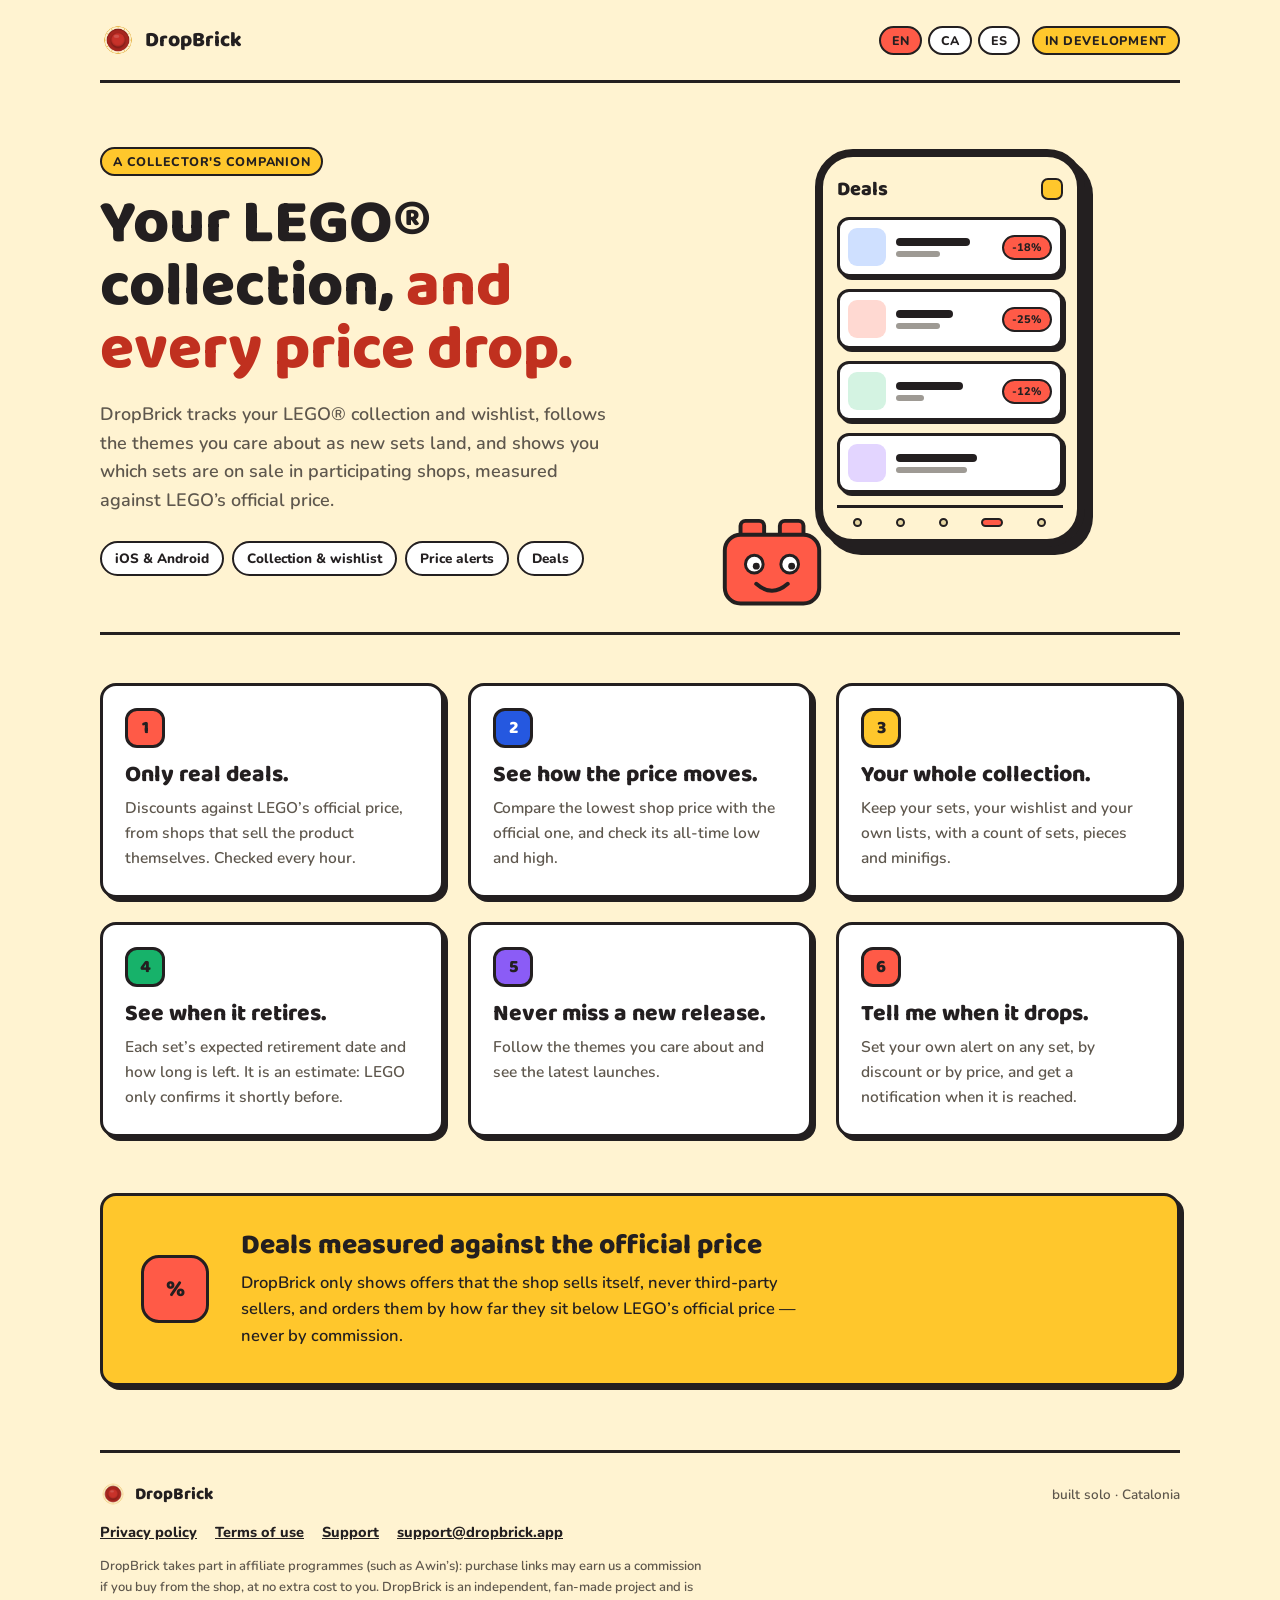
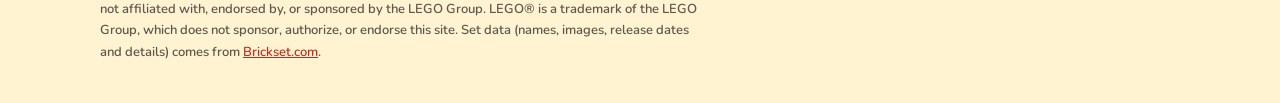
==== commit 41028406: "Site: self-hosted fonts and script (nothing third-party), terms of use, privacy policy and support b" ====
--- a/index.html
+++ b/index.html
@@ -295,6 +295,7 @@
   </div>
   <nav class="footer-links" aria-label="Footer">
     <a href="/privacy" data-t="privacy">Privacy policy</a>
+    <a href="/terms" data-t="terms">Terms of use</a>
     <a href="/support" data-t="support">Support</a>
     <a href="mailto:support@dropbrick.app">support@dropbrick.app</a>
   </nav>
@@ -321,7 +322,7 @@
       f6t: 'Avisa&rsquo;m quan baixi.', f6b: 'Posa la teva pròpia alerta a qualsevol set, per descompte o per preu, i rep una notificació quan s&rsquo;assoleixi.',
       ct: 'Ofertes mesurades contra el preu oficial',
       cb: 'DropBrick només mostra ofertes que la botiga ven ella mateixa, mai de venedors externs, i les ordena per com de per sota del preu oficial de LEGO estan &mdash; mai per comissió.',
-      made: 'fet en solitari &middot; Catalunya', privacy: 'Política de privadesa', support: 'Suport',
+      made: 'fet en solitari &middot; Catalunya', privacy: 'Política de privadesa', terms: 'Condicions d&rsquo;ús', support: 'Suport',
       disclaimer: 'DropBrick participa en programes d&rsquo;afiliació (com el d&rsquo;Awin): els enllaços de compra ens poden generar una comissió si compres a la botiga, sense cap cost addicional per a tu. DropBrick és un projecte independent fet per un aficionat i no està afiliat, avalat ni patrocinat pel Grup LEGO. LEGO&reg; és una marca registrada del Grup LEGO, que no patrocina, autoritza ni avala aquest web. Les dades dels sets (noms, imatges, dates de llançament i detalls) vénen de <a href="https://brickset.com">Brickset.com</a>.'
     },
     es: {
@@ -339,7 +340,7 @@
       f6t: 'Avísame cuando baje.', f6b: 'Pon tu propia alerta en cualquier set, por descuento o por precio, y recibe una notificación cuando se alcance.',
       ct: 'Ofertas medidas contra el precio oficial',
       cb: 'DropBrick solo muestra ofertas que la tienda vende ella misma, nunca de vendedores externos, y las ordena por lo por debajo del precio oficial de LEGO que están &mdash; nunca por comisión.',
-      made: 'hecho en solitario &middot; Cataluña', privacy: 'Política de privacidad', support: 'Soporte',
+      made: 'hecho en solitario &middot; Cataluña', privacy: 'Política de privacidad', terms: 'Condiciones de uso', support: 'Soporte',
       disclaimer: 'DropBrick participa en programas de afiliación (como el de Awin): los enlaces de compra pueden generarnos una comisión si compras en la tienda, sin ningún coste adicional para ti. DropBrick es un proyecto independiente hecho por un aficionado y no está afiliado, avalado ni patrocinado por el Grupo LEGO. LEGO&reg; es una marca registrada del Grupo LEGO, que no patrocina, autoriza ni avala este sitio. Los datos de los sets (nombres, imágenes, fechas de lanzamiento y detalles) vienen de <a href="https://brickset.com">Brickset.com</a>.'
     }
   };
--- a/site.css
+++ b/site.css
@@ -2,7 +2,89 @@
    (src/constants/theme.ts): warm cream paper, thick ink outlines, hard offset shadows, bright
    fills, in a light and a dark mode. Coloured fills carry INK text, never white; a coloured word
    uses the deeper text variant (--coral-text). */
-@import url('https://fonts.googleapis.com/css2?family=Baloo+2:wght@600;800&family=Nunito:wght@600;700;800&display=swap');
+/* Fonts served from this site (Baloo 2 and Nunito, SIL Open Font License 1.1), so visitors are
+   not sent to Google to read them. Only the latin and latin-ext parts: enough for Catalan,
+   Spanish and English. */
+@font-face {
+  font-family: 'Baloo 2';
+  font-style: normal;
+  font-weight: 600;
+  font-display: swap;
+  src: url('/fonts/baloo2-600-latin-ext.woff2') format('woff2');
+  unicode-range: U+0100-02BA, U+02BD-02C5, U+02C7-02CC, U+02CE-02D7, U+02DD-02FF, U+0304, U+0308, U+0329, U+1D00-1DBF, U+1E00-1E9F, U+1EF2-1EFF, U+2020, U+20A0-20AB, U+20AD-20C4, U+2113, U+2C60-2C7F, U+A720-A7FF;
+}
+@font-face {
+  font-family: 'Baloo 2';
+  font-style: normal;
+  font-weight: 600;
+  font-display: swap;
+  src: url('/fonts/baloo2-600-latin.woff2') format('woff2');
+  unicode-range: U+0000-00FF, U+0131, U+0152-0153, U+02BB-02BC, U+02C6, U+02DA, U+02DC, U+0304, U+0308, U+0329, U+2000-206F, U+20AC, U+2122, U+2191, U+2193, U+2212, U+2215, U+FEFF, U+FFFD;
+}
+@font-face {
+  font-family: 'Baloo 2';
+  font-style: normal;
+  font-weight: 800;
+  font-display: swap;
+  src: url('/fonts/baloo2-800-latin-ext.woff2') format('woff2');
+  unicode-range: U+0100-02BA, U+02BD-02C5, U+02C7-02CC, U+02CE-02D7, U+02DD-02FF, U+0304, U+0308, U+0329, U+1D00-1DBF, U+1E00-1E9F, U+1EF2-1EFF, U+2020, U+20A0-20AB, U+20AD-20C4, U+2113, U+2C60-2C7F, U+A720-A7FF;
+}
+@font-face {
+  font-family: 'Baloo 2';
+  font-style: normal;
+  font-weight: 800;
+  font-display: swap;
+  src: url('/fonts/baloo2-800-latin.woff2') format('woff2');
+  unicode-range: U+0000-00FF, U+0131, U+0152-0153, U+02BB-02BC, U+02C6, U+02DA, U+02DC, U+0304, U+0308, U+0329, U+2000-206F, U+20AC, U+2122, U+2191, U+2193, U+2212, U+2215, U+FEFF, U+FFFD;
+}
+@font-face {
+  font-family: 'Nunito';
+  font-style: normal;
+  font-weight: 600;
+  font-display: swap;
+  src: url('/fonts/nunito-600-latin-ext.woff2') format('woff2');
+  unicode-range: U+0100-02BA, U+02BD-02C5, U+02C7-02CC, U+02CE-02D7, U+02DD-02FF, U+0304, U+0308, U+0329, U+1D00-1DBF, U+1E00-1E9F, U+1EF2-1EFF, U+2020, U+20A0-20AB, U+20AD-20C4, U+2113, U+2C60-2C7F, U+A720-A7FF;
+}
+@font-face {
+  font-family: 'Nunito';
+  font-style: normal;
+  font-weight: 600;
+  font-display: swap;
+  src: url('/fonts/nunito-600-latin.woff2') format('woff2');
+  unicode-range: U+0000-00FF, U+0131, U+0152-0153, U+02BB-02BC, U+02C6, U+02DA, U+02DC, U+0304, U+0308, U+0329, U+2000-206F, U+20AC, U+2122, U+2191, U+2193, U+2212, U+2215, U+FEFF, U+FFFD;
+}
+@font-face {
+  font-family: 'Nunito';
+  font-style: normal;
+  font-weight: 700;
+  font-display: swap;
+  src: url('/fonts/nunito-700-latin-ext.woff2') format('woff2');
+  unicode-range: U+0100-02BA, U+02BD-02C5, U+02C7-02CC, U+02CE-02D7, U+02DD-02FF, U+0304, U+0308, U+0329, U+1D00-1DBF, U+1E00-1E9F, U+1EF2-1EFF, U+2020, U+20A0-20AB, U+20AD-20C4, U+2113, U+2C60-2C7F, U+A720-A7FF;
+}
+@font-face {
+  font-family: 'Nunito';
+  font-style: normal;
+  font-weight: 700;
+  font-display: swap;
+  src: url('/fonts/nunito-700-latin.woff2') format('woff2');
+  unicode-range: U+0000-00FF, U+0131, U+0152-0153, U+02BB-02BC, U+02C6, U+02DA, U+02DC, U+0304, U+0308, U+0329, U+2000-206F, U+20AC, U+2122, U+2191, U+2193, U+2212, U+2215, U+FEFF, U+FFFD;
+}
+@font-face {
+  font-family: 'Nunito';
+  font-style: normal;
+  font-weight: 800;
+  font-display: swap;
+  src: url('/fonts/nunito-800-latin-ext.woff2') format('woff2');
+  unicode-range: U+0100-02BA, U+02BD-02C5, U+02C7-02CC, U+02CE-02D7, U+02DD-02FF, U+0304, U+0308, U+0329, U+1D00-1DBF, U+1E00-1E9F, U+1EF2-1EFF, U+2020, U+20A0-20AB, U+20AD-20C4, U+2113, U+2C60-2C7F, U+A720-A7FF;
+}
+@font-face {
+  font-family: 'Nunito';
+  font-style: normal;
+  font-weight: 800;
+  font-display: swap;
+  src: url('/fonts/nunito-800-latin.woff2') format('woff2');
+  unicode-range: U+0000-00FF, U+0131, U+0152-0153, U+02BB-02BC, U+02C6, U+02DA, U+02DC, U+0304, U+0308, U+0329, U+2000-206F, U+20AC, U+2122, U+2191, U+2193, U+2212, U+2215, U+FEFF, U+FFFD;
+}
 
 :root {
   --bg: #FFF3D1;
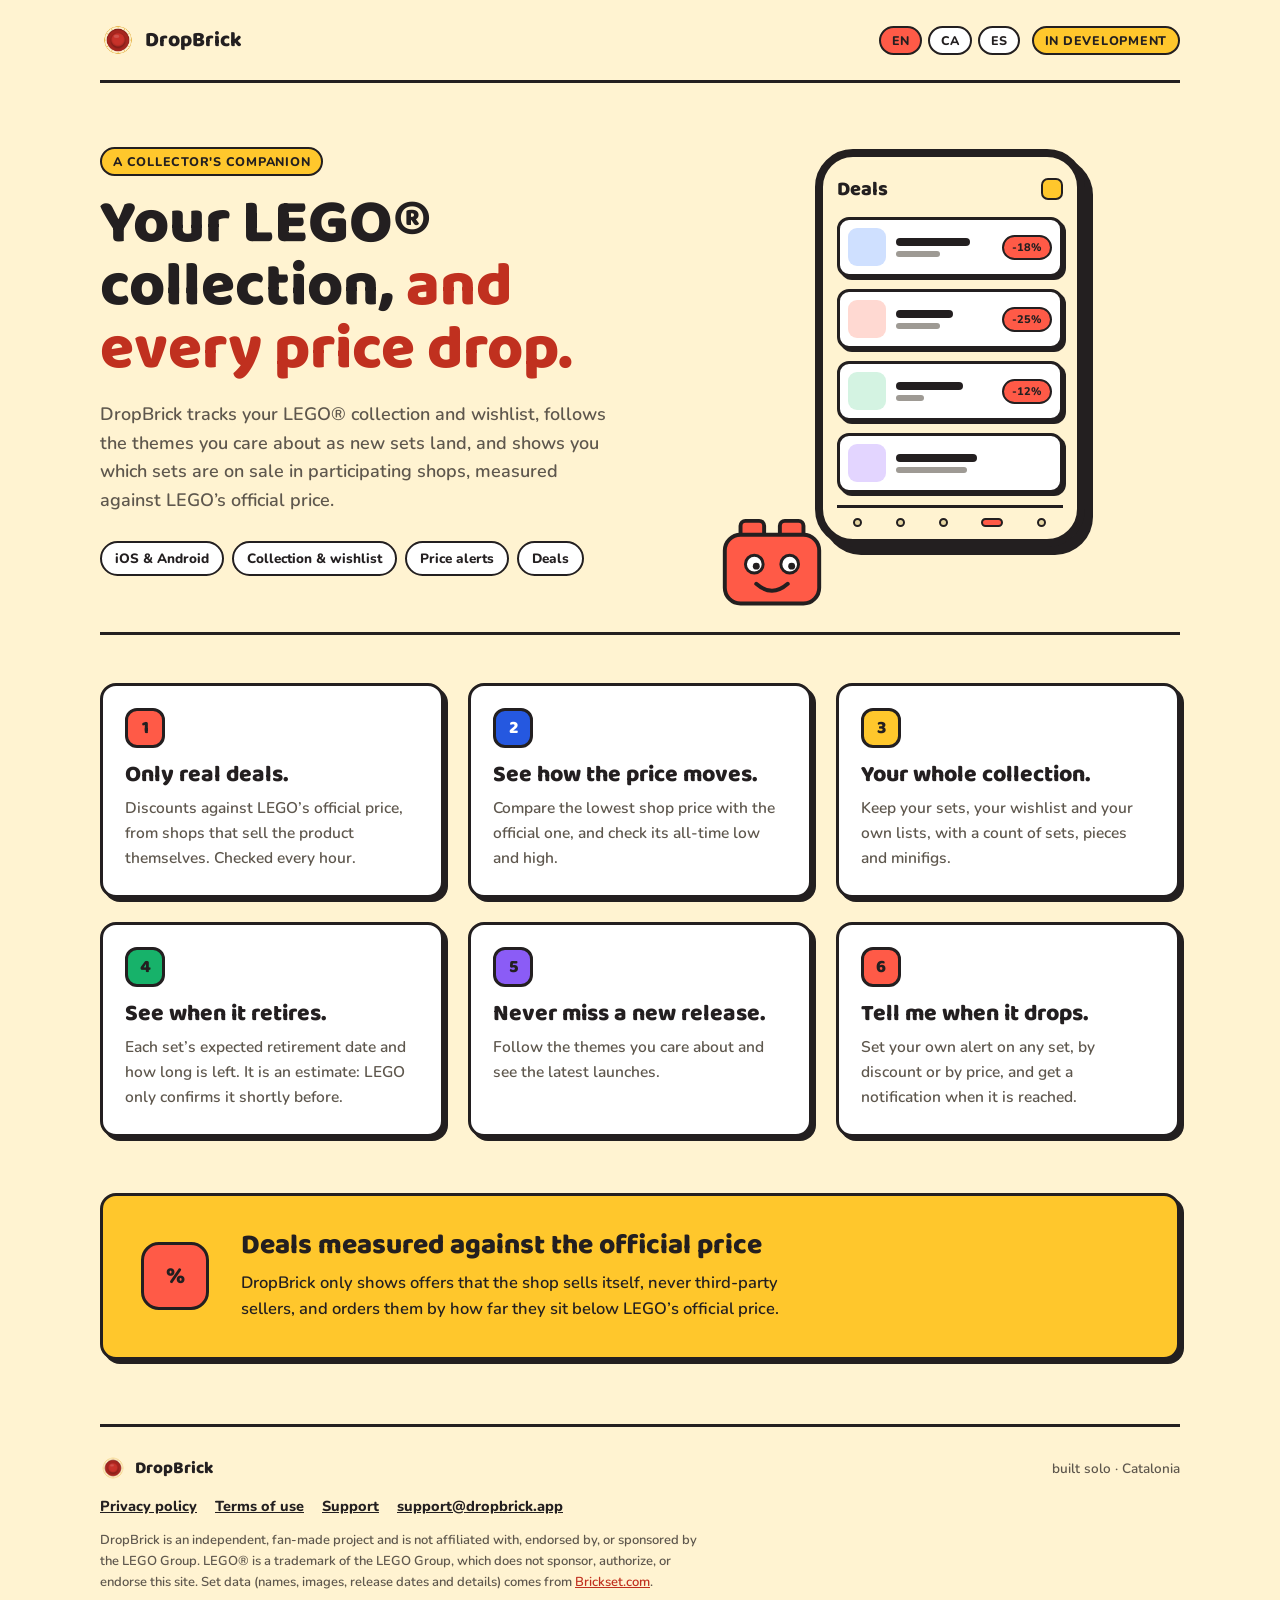
==== commit 9bac1ea3: "Site texts without affiliate mentions while the affiliate links are off Co-Authored-By: Claude Sonne" ====
--- a/index.html
+++ b/index.html
@@ -283,7 +283,7 @@
   <div class="callout-icon" aria-hidden="true">%</div>
   <div>
     <h2 data-t="ct">Deals measured against the official price</h2>
-    <p data-t="cb">DropBrick only shows offers that the shop sells itself, never third-party sellers, and orders them by how far they sit below LEGO&rsquo;s official price &mdash; never by commission.</p>
+    <p data-t="cb">DropBrick only shows offers that the shop sells itself, never third-party sellers, and orders them by how far they sit below LEGO&rsquo;s official price.</p>
   </div>
 </section>
 </main>
@@ -299,7 +299,7 @@
     <a href="/support" data-t="support">Support</a>
     <a href="mailto:support@dropbrick.app">support@dropbrick.app</a>
   </nav>
-  <p class="disclaimer" data-t="disclaimer">DropBrick takes part in affiliate programmes (such as Awin&rsquo;s): purchase links may earn us a commission if you buy from the shop, at no extra cost to you. DropBrick is an independent, fan-made project and is not affiliated with, endorsed by, or sponsored by the LEGO Group. LEGO&reg; is a trademark of the LEGO Group, which does not sponsor, authorize, or endorse this site. Set data (names, images, release dates and details) comes from <a href="https://brickset.com">Brickset.com</a>.</p>
+  <p class="disclaimer" data-t="disclaimer">DropBrick is an independent, fan-made project and is not affiliated with, endorsed by, or sponsored by the LEGO Group. LEGO&reg; is a trademark of the LEGO Group, which does not sponsor, authorize, or endorse this site. Set data (names, images, release dates and details) comes from <a href="https://brickset.com">Brickset.com</a>.</p>
 </footer>
 
 <script>
@@ -321,9 +321,9 @@
       f5t: 'No et perdis cap novetat.', f5b: 'Segueix els temes que t&rsquo;interessen i mira els últims llançaments.',
       f6t: 'Avisa&rsquo;m quan baixi.', f6b: 'Posa la teva pròpia alerta a qualsevol set, per descompte o per preu, i rep una notificació quan s&rsquo;assoleixi.',
       ct: 'Ofertes mesurades contra el preu oficial',
-      cb: 'DropBrick només mostra ofertes que la botiga ven ella mateixa, mai de venedors externs, i les ordena per com de per sota del preu oficial de LEGO estan &mdash; mai per comissió.',
+      cb: 'DropBrick només mostra ofertes que la botiga ven ella mateixa, mai de venedors externs, i les ordena per com de per sota del preu oficial de LEGO estan.',
       made: 'fet en solitari &middot; Catalunya', privacy: 'Política de privadesa', terms: 'Condicions d&rsquo;ús', support: 'Suport',
-      disclaimer: 'DropBrick participa en programes d&rsquo;afiliació (com el d&rsquo;Awin): els enllaços de compra ens poden generar una comissió si compres a la botiga, sense cap cost addicional per a tu. DropBrick és un projecte independent fet per un aficionat i no està afiliat, avalat ni patrocinat pel Grup LEGO. LEGO&reg; és una marca registrada del Grup LEGO, que no patrocina, autoritza ni avala aquest web. Les dades dels sets (noms, imatges, dates de llançament i detalls) vénen de <a href="https://brickset.com">Brickset.com</a>.'
+      disclaimer: 'DropBrick és un projecte independent fet per un aficionat i no està afiliat, avalat ni patrocinat pel Grup LEGO. LEGO&reg; és una marca registrada del Grup LEGO, que no patrocina, autoritza ni avala aquest web. Les dades dels sets (noms, imatges, dates de llançament i detalls) vénen de <a href="https://brickset.com">Brickset.com</a>.'
     },
     es: {
       status: 'En desarrollo',
@@ -339,9 +339,9 @@
       f5t: 'No te pierdas ninguna novedad.', f5b: 'Sigue los temas que te interesan y mira los últimos lanzamientos.',
       f6t: 'Avísame cuando baje.', f6b: 'Pon tu propia alerta en cualquier set, por descuento o por precio, y recibe una notificación cuando se alcance.',
       ct: 'Ofertas medidas contra el precio oficial',
-      cb: 'DropBrick solo muestra ofertas que la tienda vende ella misma, nunca de vendedores externos, y las ordena por lo por debajo del precio oficial de LEGO que están &mdash; nunca por comisión.',
+      cb: 'DropBrick solo muestra ofertas que la tienda vende ella misma, nunca de vendedores externos, y las ordena por lo por debajo del precio oficial de LEGO que están.',
       made: 'hecho en solitario &middot; Cataluña', privacy: 'Política de privacidad', terms: 'Condiciones de uso', support: 'Soporte',
-      disclaimer: 'DropBrick participa en programas de afiliación (como el de Awin): los enlaces de compra pueden generarnos una comisión si compras en la tienda, sin ningún coste adicional para ti. DropBrick es un proyecto independiente hecho por un aficionado y no está afiliado, avalado ni patrocinado por el Grupo LEGO. LEGO&reg; es una marca registrada del Grupo LEGO, que no patrocina, autoriza ni avala este sitio. Los datos de los sets (nombres, imágenes, fechas de lanzamiento y detalles) vienen de <a href="https://brickset.com">Brickset.com</a>.'
+      disclaimer: 'DropBrick es un proyecto independiente hecho por un aficionado y no está afiliado, avalado ni patrocinado por el Grupo LEGO. LEGO&reg; es una marca registrada del Grupo LEGO, que no patrocina, autoriza ni avala este sitio. Los datos de los sets (nombres, imágenes, fechas de lanzamiento y detalles) vienen de <a href="https://brickset.com">Brickset.com</a>.'
     }
   };
   var TITLES = {
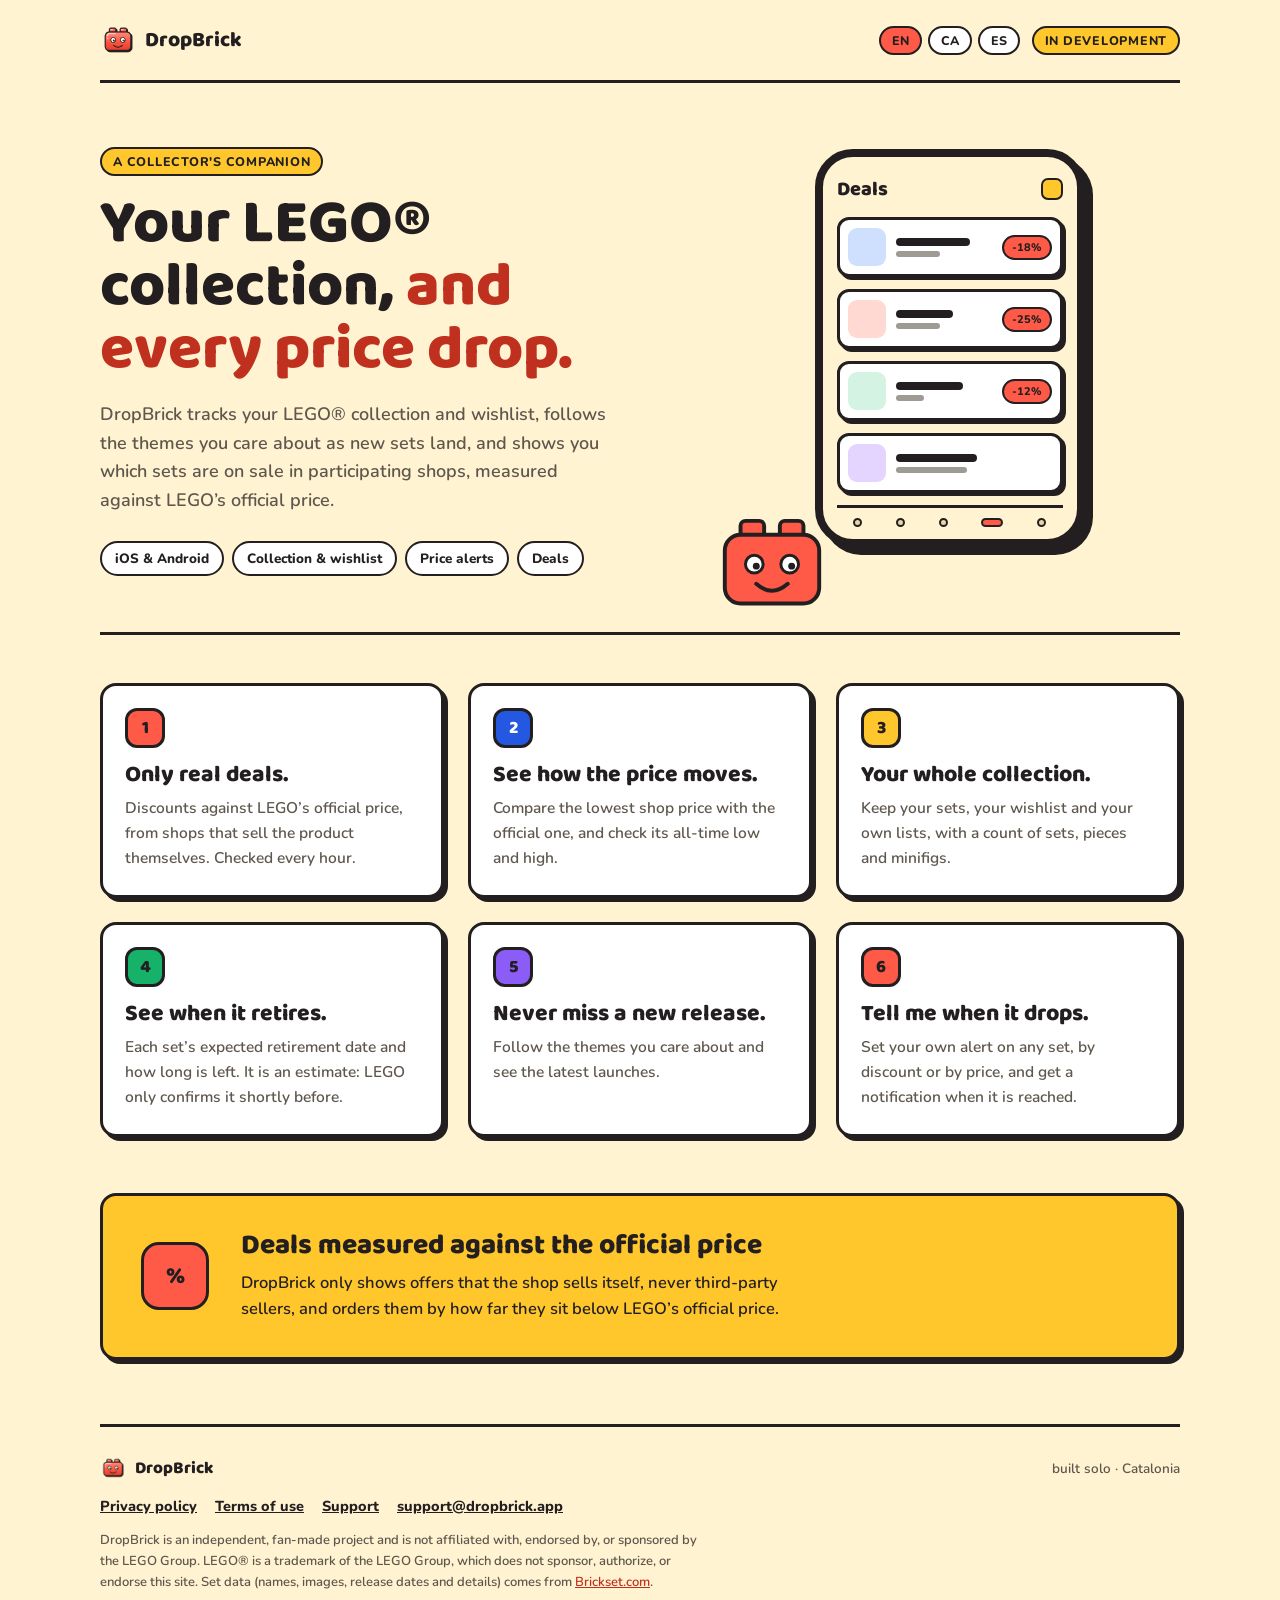
==== commit aad8cb02: "New mascot logo, favicon and home-screen icon on every page Co-Authored-By: Claude Sonnet 5.5 <norep" ====
--- a/index.html
+++ b/index.html
@@ -7,7 +7,8 @@
      line (on every page) when the app is ready for the stores. -->
 <meta name="robots" content="noindex">
 <title>DropBrick — Your LEGO collection, and every price drop</title>
-<link rel="icon" type="image/png" href="/logo.png">
+<link rel="icon" type="image/png" href="/favicon.png">
+<link rel="apple-touch-icon" href="/apple-touch-icon.png">
 <meta name="description" content="DropBrick tracks your LEGO collection and wishlist, follows the lines you love, and shows you which sets are on sale in participating shops.">
 <link rel="stylesheet" href="/site.css">
 <style>
